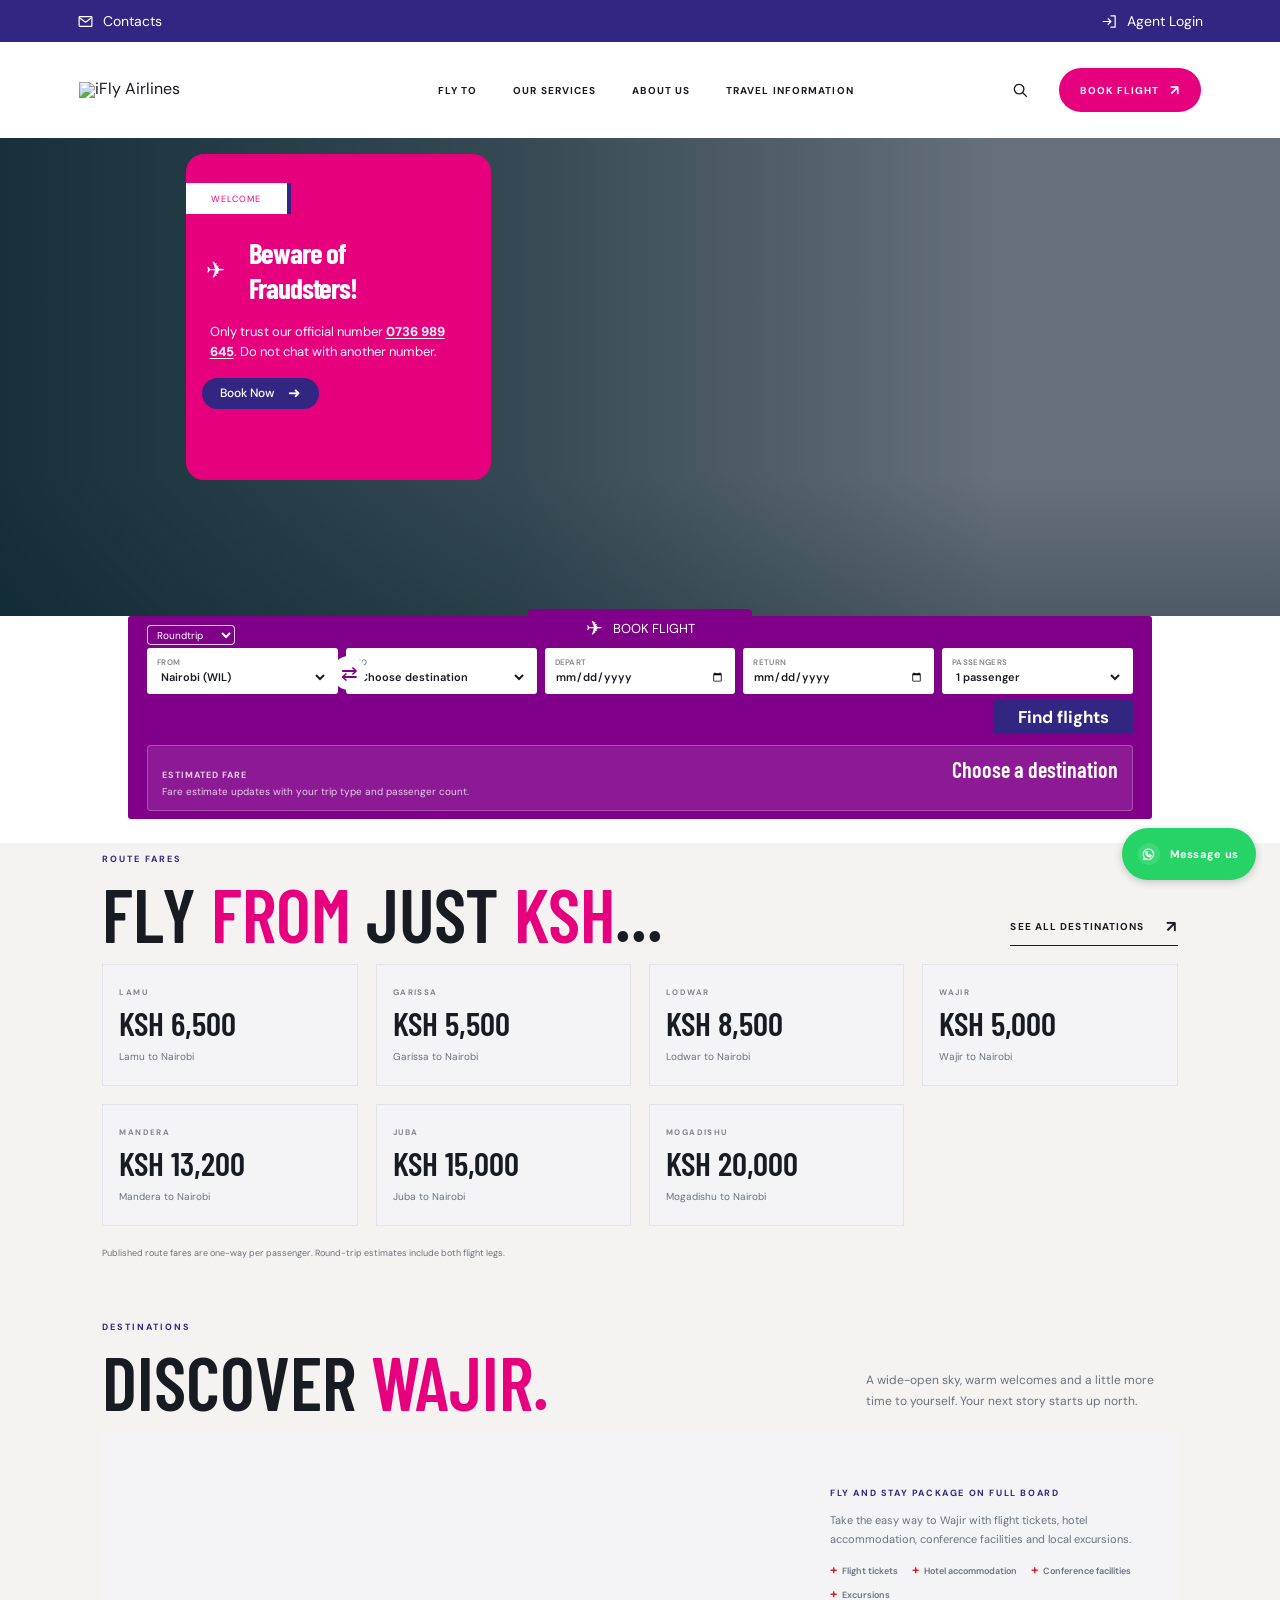
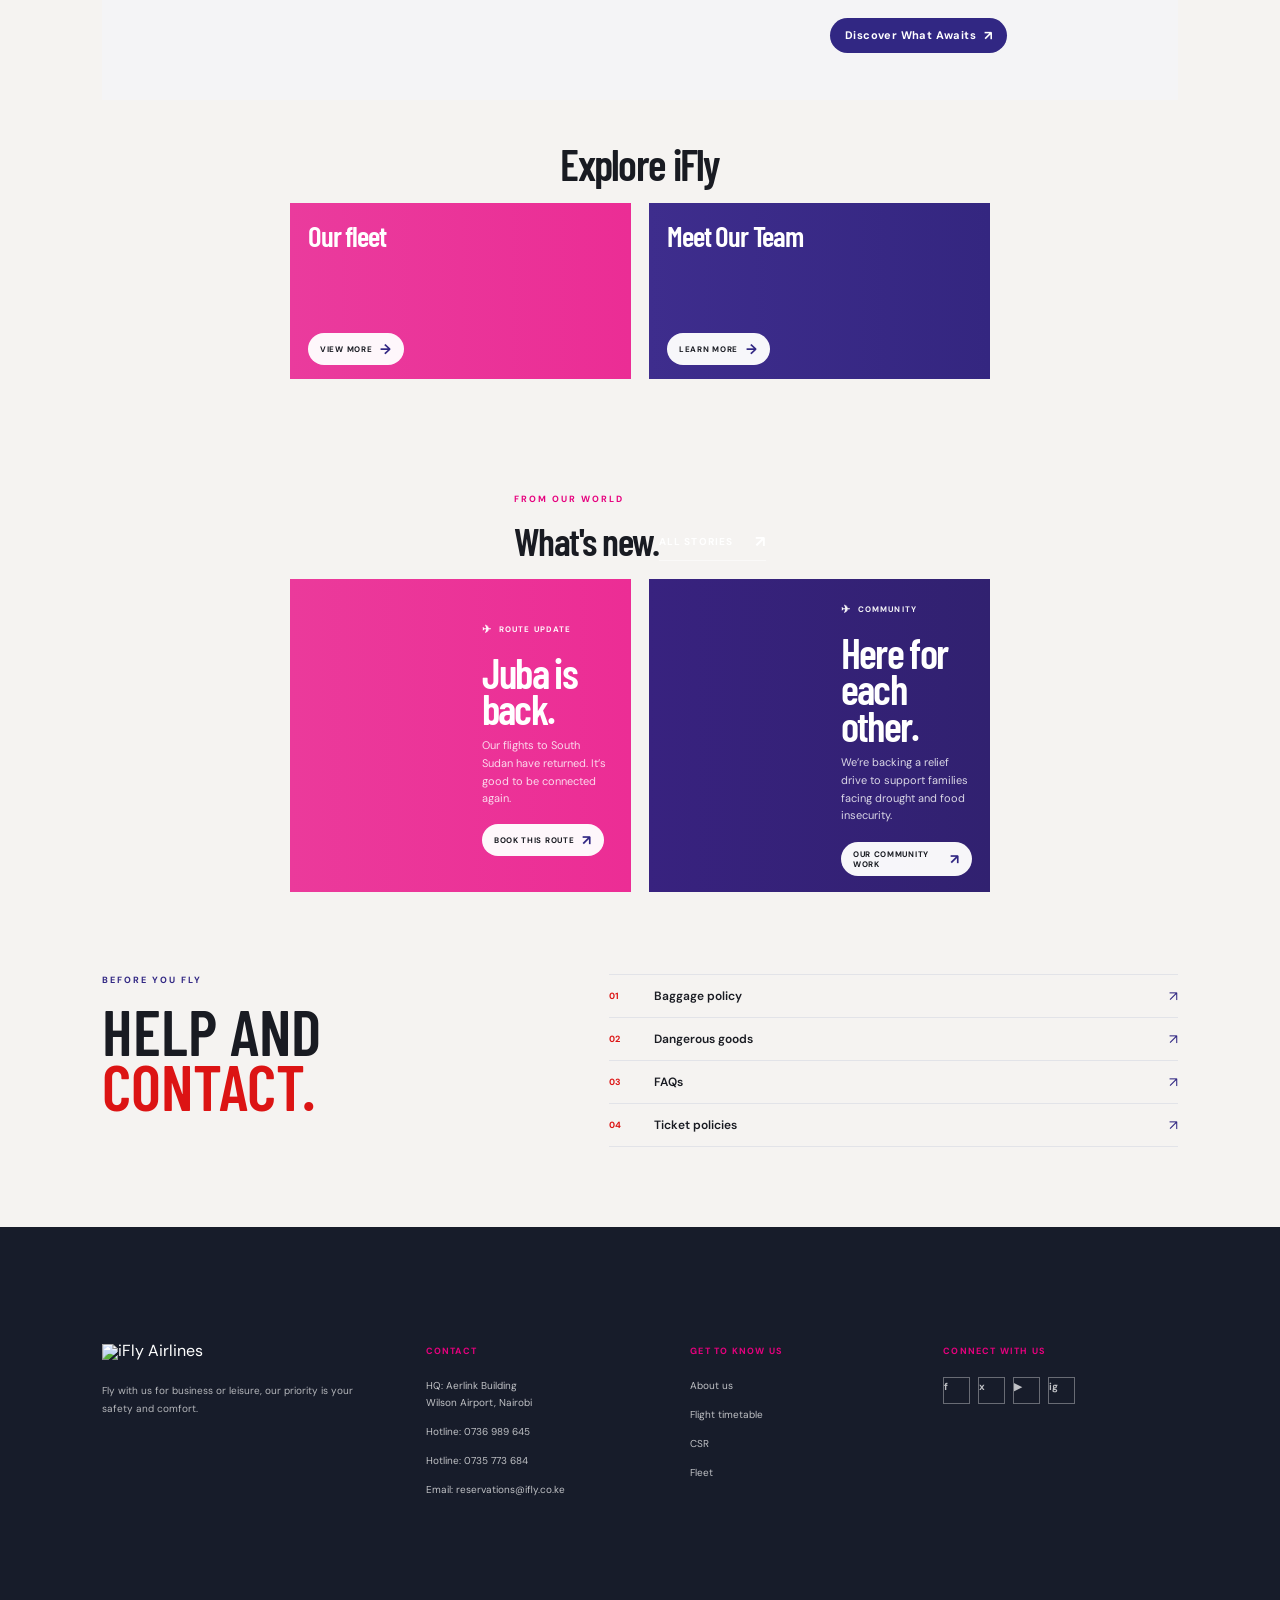
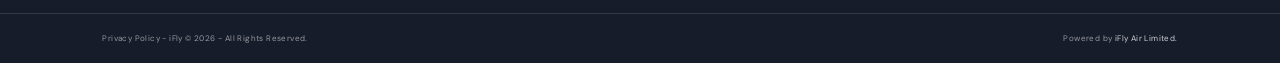
==== index.html @ 8984ae0c "Add seat selection confirmation step Co-authored-by: Copilot <223556219+Copilot@users.noreply.github" ====
<!doctype html>
<html lang="en">
  <head>
    <meta charset="utf-8">
    <meta name="viewport" content="width=device-width, initial-scale=1">
    <meta name="theme-color" content="#312783">
    <meta name="description" content="Fly with iFly Airlines. Find flights across Kenya and beyond, and discover the places waiting at the other end.">
    <title>iFly Airlines | Across Kenya. Beyond.</title>
    <link rel="preconnect" href="https://fonts.googleapis.com">
    <link rel="preconnect" href="https://fonts.gstatic.com" crossorigin>
    <link href="https://fonts.googleapis.com/css2?family=Barlow+Condensed:wght@500;600;700;800&family=DM+Sans:wght@400;500;600;700&display=swap" rel="stylesheet">
    <link rel="stylesheet" href="styles.css">
    <script src="script.js" defer></script>
  </head>
  <body>
    <div class="utility-bar"><div class="utility-inner">
      <a class="utility-link" href="mailto:reservations@ifly.co.ke"><svg viewBox="0 0 24 24" aria-hidden="true"><rect x="3" y="5" width="18" height="14" rx="1"></rect><path d="m4 7 8 6 8-6"></path></svg>Contacts</a>
      <a class="utility-link" href="mailto:reservations@ifly.co.ke?subject=Agent%20access" title="Email reservations about agent access"><svg viewBox="0 0 24 24" aria-hidden="true"><path d="M14 4h6v16h-6M10 16l4-4-4-4M14 12H3"></path></svg>Agent Login</a>
    </div></div>
    <header class="site-header">
      <a class="brand" href="#top" aria-label="iFly home"><img class="brand-logo" src="https://ifly.co.ke/wp-content/uploads/2023/02/iFly-logo.png" alt="iFly Airlines"></a>
      <button class="menu-toggle" type="button" aria-label="Open navigation" aria-expanded="false" aria-controls="main-nav"><span></span><span></span></button>
      <nav class="main-nav" id="main-nav" aria-label="Main navigation">
        <a href="destinations.html">Fly to</a><a href="travel.html">Our services</a><a href="about.html">About us</a><a href="travel.html">Travel information</a>
      </nav>
      <div class="header-actions"><a class="search-link" href="#book" aria-label="Search flights"><svg viewBox="0 0 24 24" aria-hidden="true"><circle cx="10.8" cy="10.8" r="6.4"></circle><path d="m16 16 4.5 4.5"></path></svg></a><a class="header-link" href="#book">Book Flight <span aria-hidden="true">↗</span></a></div>
    </header>

    <main id="top">
      <section class="hero" aria-labelledby="hero-title">
        <div class="hero-photo" role="img" aria-label="iFly aircraft above the clouds"></div><div class="hero-shade"></div>
        <div class="hero-copy"><span class="hero-welcome">Welcome</span><div class="hero-card-content"><div class="hero-headline"><span class="hero-plane" aria-hidden="true">✈</span><h1 id="hero-title">Beware of<br>Fraudsters!</h1></div><div class="hero-alert"><p>Only trust our official number <a href="tel:+254736989645">0736 989 645</a>. Do not chat with another number.</p></div><a class="hero-book" href="wajir.html">Book Now <span aria-hidden="true">➜</span></a></div></div>
        <div class="hero-note"><span class="note-dot"></span> Proudly connecting East Africa</div><span class="hero-index" aria-hidden="true">01 <i></i> 04</span>
      </section>

      <section class="booking-wrap" id="book" aria-label="Find a flight">
        <div class="booking-tab" aria-hidden="true"><span>✈</span> Book Flight</div>
        <form class="booking-panel" id="flight-search">
          <h2 class="visually-hidden">Book a flight</h2>
          <div class="booking-topline">
            <label class="trip-select-label"><span class="visually-hidden">Trip type</span><select name="trip" aria-label="Trip type"><option value="roundtrip" selected>Roundtrip</option><option value="oneway">One-way</option></select></label>
          </div>
          <div class="booking-fields">
            <label class="field field-place"><span>From</span><select name="from" required aria-label="Departure city"><option value="Nairobi (WIL)" selected>Nairobi (WIL)</option><option value="Mombasa (MBA)">Mombasa (MBA)</option><option value="Wajir (WJR)">Wajir (WJR)</option><option value="Lamu (LAU)">Lamu (LAU)</option><option value="Garissa (GAS)">Garissa (GAS)</option><option value="Lodwar (LOK)">Lodwar (LOK)</option><option value="Kisumu (KIS)">Kisumu (KIS)</option><option value="Mandera (NDE)">Mandera (NDE)</option><option value="Mogadishu (MGQ)">Mogadishu (MGQ)</option><option value="Juba (JUB)">Juba (JUB)</option></select></label>
            <button class="swap-button" type="button" aria-label="Swap departure and arrival">⇄</button>
            <label class="field field-place"><span>To</span><select name="to" required aria-label="Arrival city"><option value="" disabled selected>Choose destination</option><option value="Nairobi (WIL)">Nairobi (WIL)</option><option value="Mombasa (MBA)">Mombasa (MBA)</option><option value="Wajir (WJR)">Wajir (WJR)</option><option value="Lamu (LAU)">Lamu (LAU)</option><option value="Garissa (GAS)">Garissa (GAS)</option><option value="Lodwar (LOK)">Lodwar (LOK)</option><option value="Kisumu (KIS)">Kisumu (KIS)</option><option value="Mandera (NDE)">Mandera (NDE)</option><option value="Mogadishu (MGQ)">Mogadishu (MGQ)</option><option value="Juba (JUB)">Juba (JUB)</option></select></label>
            <label class="field field-date"><span>Depart</span><input name="depart" type="date" required aria-label="Departure date"></label>
            <label class="field field-date return-field"><span>Return</span><input name="return" type="date" aria-label="Return date"></label>
            <label class="field field-guests"><span>Passengers</span><select name="passengers" aria-label="Passengers"><option>1 passenger</option><option>2 passengers</option><option>3 passengers</option><option>4 passengers</option><option>5 passengers</option><option>6 passengers</option></select></label>
            <button class="search-button" type="submit">Find flights <span aria-hidden="true">→</span></button>
          </div><p class="booking-message" id="booking-message" aria-live="polite"></p>
          <div class="fare-estimate" aria-live="polite" aria-atomic="true">
            <span class="fare-estimate-label">Estimated fare</span>
            <strong id="fare-estimate-total">Choose a destination</strong>
            <span id="fare-estimate-breakdown">Fare estimate updates with your trip type and passenger count.</span>
          </div>
          <dialog class="seat-selection-dialog" id="seat-selection-dialog" aria-labelledby="seat-selection-title">
            <section class="seat-selection">
              <div class="seat-selection-heading">
                <div>
                  <p class="seat-eyebrow">MAKE IT YOURS</p>
                  <h3 id="seat-selection-title">Choose your seats</h3>
                  <p class="seat-selection-hint" id="seat-selection-hint">Select 1 seat for your passengers.</p>
                </div>
                <span class="seat-flight-mark" aria-hidden="true">✈</span>
              </div>
              <div class="seat-legend" aria-label="Seat availability">
                <span><i class="seat-legend-dot available"></i>Available</span>
                <span><i class="seat-legend-dot reserved"></i>Reserved</span>
                <span><i class="seat-legend-dot selected"></i>Selected</span>
              </div>
              <div class="seat-map" aria-label="Seat map">
                <div class="seat-cockpit"><span aria-hidden="true">✈</span> Cockpit</div>
                <div class="seat-grid" id="seat-grid" aria-label="Choose seats"></div>
              </div>
              <p class="seat-selection-status" id="seat-selection-status" aria-live="polite">Choose seats to match your passenger count.</p>
              <p class="seat-availability-note">Seat availability is subject to confirmation by iFly reservations.</p>
              <div class="seat-selection-actions">
                <button class="seat-back-button" id="seat-selection-back" type="button">Back</button>
                <button class="primary-button" id="seat-selection-confirm" type="button">Confirm seats</button>
              </div>
            </section>
          </dialog>
        </form>
      </section>

      <section class="fare-showcase" aria-label="Route fares">
        <div class="section-heading">
          <div>
            <p class="eyebrow dark-eyebrow">ROUTE FARES</p>
            <h2>Fly <em>from</em> just <em>KSH</em>...</h2>
          </div>
          <a class="text-link" href="destinations.html">See all destinations <span aria-hidden="true">↗</span></a>
        </div>
        <div class="fare-price-grid">
          <article class="fare-price-item">
            <span class="fare-destination">Lamu</span>
            <strong class="fare-amount" data-route-destination="Lamu">KSH 6,500</strong>
            <small>Lamu to Nairobi</small>
          </article>
          <article class="fare-price-item">
            <span class="fare-destination">Garissa</span>
            <strong class="fare-amount" data-route-destination="Garissa">KSH 5,500</strong>
            <small>Garissa to Nairobi</small>
          </article>
          <article class="fare-price-item">
            <span class="fare-destination">Lodwar</span>
            <strong class="fare-amount" data-route-destination="Lodwar">KSH 8,500</strong>
            <small>Lodwar to Nairobi</small>
          </article>
          <article class="fare-price-item">
            <span class="fare-destination">Wajir</span>
            <strong class="fare-amount" data-route-destination="Wajir">KSH 5,000</strong>
            <small>Wajir to Nairobi</small>
          </article>
          <article class="fare-price-item">
            <span class="fare-destination">Mandera</span>
            <strong class="fare-amount" data-route-destination="Mandera">KSH 13,200</strong>
            <small>Mandera to Nairobi</small>
          </article>
          <article class="fare-price-item">
            <span class="fare-destination">Juba</span>
            <strong class="fare-amount" data-route-destination="Juba">KSH 15,000</strong>
            <small>Juba to Nairobi</small>
          </article>
          <article class="fare-price-item">
            <span class="fare-destination">Mogadishu</span>
            <strong class="fare-amount" data-route-destination="Mogadishu">KSH 20,000</strong>
            <small>Mogadishu to Nairobi</small>
          </article>
        </div>
        <p class="fare-note">Published route fares are one-way per passenger. Round-trip estimates include both flight legs.</p>
      </section>

      <section class="destination-section" id="destinations">
        <div class="section-heading"><div><p class="eyebrow dark-eyebrow">DESTINATIONS</p><h2>Discover <em>Wajir.</em></h2></div><p class="section-summary">A wide-open sky, warm welcomes and a little more time to yourself. Your next story starts up north.</p></div>
        <article class="destination-feature"><div class="destination-image" role="img" aria-label="iFly Fly and Stay package for Wajir"></div><div class="destination-copy"><span class="feature-kicker">FLY AND STAY PACKAGE ON FULL BOARD</span><p>Take the easy way to Wajir with flight tickets, hotel accommodation, conference facilities and local excursions.</p><ul class="included-list"><li>Flight tickets</li><li>Hotel accommodation</li><li>Conference facilities</li><li>Excursions</li></ul><a class="round-link" href="wajir.html">Discover What Awaits <span aria-hidden="true">↗</span></a></div></article>
      </section>

      <section class="experiences-section" id="experiences">
        <div class="experience-top"><h2>Explore <em>iFly</em></h2></div>
        <div class="experience-grid">
          <a class="experience-item fleet-item" href="https://ifly.co.ke/about-us/our-fleet/">
            <div class="experience-card-copy">
              <h3>Our fleet</h3>
              <span class="experience-action">View more <span aria-hidden="true">→</span></span>
            </div>
            <div class="experience-photo fleet-photo" role="img" aria-label="iFly aircraft"></div>
          </a>
          <a class="experience-item team-item" href="https://ifly.co.ke/about-us/meet-the-crew/">
            <div class="experience-card-copy">
              <h3>Meet Our Team</h3>
              <span class="experience-action">Learn more <span aria-hidden="true">→</span></span>
            </div>
            <div class="experience-photo team-photo" role="img" aria-label="iFly crew"></div>
          </a>
        </div>
      </section>

      <section class="news-section" id="news"><div class="news-header"><div><p class="eyebrow">FROM OUR WORLD</p><h2>What's <em>new.</em></h2></div><a href="#travel-help" class="text-link light-link">All stories <span aria-hidden="true">↗</span></a></div>
        <div class="news-grid"><article class="news-card news-juba"><div class="news-image" role="img" aria-label="iFly Juba route update"></div><div class="news-card-copy"><span class="news-tag">ROUTE UPDATE</span><h3>Juba is back.</h3><p>Our flights to South Sudan have returned. It’s good to be connected again.</p><a href="https://ifly.co.ke/ifly-destinations/juba/">Book this route <span aria-hidden="true">↗</span></a></div></article>
          <article class="news-card news-community"><div class="community-image" role="img" aria-label="iFly community relief initiative"></div><div class="news-card-copy"><span class="news-tag">COMMUNITY</span><h3>Here for each other.</h3><p>We’re backing a relief drive to support families facing drought and food insecurity.</p><a href="https://ifly.co.ke/csr/">Our community work <span aria-hidden="true">↗</span></a></div></article></div>
      </section>

      <section class="help-section" id="travel-help"><div class="help-heading"><p class="eyebrow dark-eyebrow">BEFORE YOU FLY</p><h2>Help and<br><em>contact.</em></h2></div><div class="help-links"><a href="travel.html#baggage"><span>01</span><strong>Baggage policy</strong><i aria-hidden="true">↗</i></a><a href="travel.html#dangerous-goods"><span>02</span><strong>Dangerous goods</strong><i aria-hidden="true">↗</i></a><a href="travel.html#faqs"><span>03</span><strong>FAQs</strong><i aria-hidden="true">↗</i></a><a href="travel.html#ticket-policies"><span>04</span><strong>Ticket policies</strong><i aria-hidden="true">↗</i></a></div></section>
    </main>

    <footer class="site-footer"><div class="footer-main"><div class="footer-brand-block"><a class="brand footer-brand" href="#top" aria-label="iFly home"><img class="brand-logo" src="https://ifly.co.ke/wp-content/uploads/2023/02/ifly-logo-white-transpernt.png" alt="iFly Airlines"></a><p>Fly with us for business or leisure, our priority is your safety and comfort.</p></div><div class="footer-column"><h2>Contact</h2><p>HQ: Aerlink Building<br>Wilson Airport, Nairobi</p><a href="tel:+254736989645">Hotline: 0736 989 645</a><a href="tel:+254735773684">Hotline: 0735 773 684</a><a href="mailto:reservations@ifly.co.ke">Email: reservations@ifly.co.ke</a></div><div class="footer-column"><h2>Get to know us</h2><a href="about.html">About us</a><a href="schedule.html">Flight timetable</a><a href="https://ifly.co.ke/csr/">CSR</a><a href="https://ifly.co.ke/about-us/our-fleet/">Fleet</a></div><div class="footer-column footer-social-column"><h2>Connect with us</h2><div class="social-links"><a href="https://web.facebook.com/FlyIFlyAir/?locale=eo_EO&_rdc=1&_rdr" aria-label="Facebook">f</a><a href="https://twitter.com/i_FlyAir" aria-label="Twitter">x</a><a href="https://www.youtube.com/@iflyair5484" aria-label="YouTube">▶</a><a href="https://www.instagram.com/ifly_air/?hl=en" aria-label="Instagram">ig</a></div></div></div><div class="footer-bottom" id="footer"><span>Privacy Policy - iFly © 2026 - All Rights Reserved.</span><span>Powered by <a href="https://ifly.co.ke/">iFly Air Limited.</a></span></div></footer>
    <a class="whatsapp-float" href="https://wa.me/254736989645?text=Hello%20iFly%2C%20I%20need%20help%20with%20booking." target="_blank" rel="noreferrer" aria-label="Message iFly on WhatsApp"><span class="wa-icon"><svg viewBox="0 0 24 24" aria-hidden="true"><path d="M20.1 11.7a8.3 8.3 0 0 1-12.3 7.2L4 20l1.1-3.6a8.3 8.3 0 1 1 15-4.7Z"></path><path d="M8.1 7.8c.2-.4.4-.4.7-.4h.5c.2 0 .4.1.5.4l.8 1.8c.1.2.1.4-.1.6l-.6.7c-.2.2-.2.4 0 .6.4.7 1.2 1.5 2.1 1.9.2.1.4.1.6-.1l.8-.9c.2-.2.4-.2.7-.1l1.7.8c.3.1.4.3.4.5 0 .3-.2 1.1-.7 1.5-.5.5-1.2.7-1.9.6-1.1-.2-2.4-.8-3.8-2.1-1.2-1.1-2-2.5-2.2-3.5-.2-.8.1-1.6.5-2.2Z"></path></svg></span><span>Message us</span></a>
    <div class="toast" id="toast" role="status" aria-live="polite"></div>
  </body>
</html>
---- styles.css ----
:root {
  color-scheme: light;
  --ink: #191b22;
  --ink-soft: #69727d;
  --ocean: #312783;
  --mint: #f3f0fb;
  --coral: #dc1414;
  --sun: #e6007e;
  --paper: #fff;
  --white: #fff;
  --rule: #e2e3e8;
  --rule-strong: #d4d6dc;
  --surface: #f4f4f6;
  --surface-alt: #ececf0;
  --surface-quiet: #f8f7fb;
  --text-muted: #69727d;
  --text-soft: #84858a;
  --ink-deep: #191b22;
  --ink-raised: #312783;
  --booking-plum: #81008a;
  --display: "Barlow Condensed", Impact, sans-serif;
  --body: "DM Sans", sans-serif;
}
* { box-sizing: border-box; }
[hidden] { display: none !important; }
.visually-hidden { position: absolute; width: 1px; height: 1px; padding: 0; margin: -1px; overflow: hidden; clip: rect(0,0,0,0); white-space: nowrap; border: 0; }
html { scroll-behavior: smooth; }
body { margin: 0; background: #f5f3f1; color: var(--ink); font-family: var(--body); -webkit-font-smoothing: antialiased; }
button, input, select { font: inherit; }
a { color: inherit; text-decoration: none; }
button, a, select { -webkit-tap-highlight-color: transparent; }
.utility-bar { min-height: 42px; color: var(--white); background: var(--ocean); }
.utility-inner { width: min(1180px,88%); min-height: 42px; margin: 0 auto; display: flex; justify-content: space-between; align-items: center; }
.utility-link { display: inline-flex; align-items: center; gap: 9px; color: var(--white); font-size: 14px; }
.utility-link svg { width: 17px; height: 17px; fill: none; stroke: currentColor; stroke-linecap: round; stroke-linejoin: round; stroke-width: 1.7; }
.site-header { height: 96px; padding: 0 6.2%; display: flex; align-items: center; justify-content: space-between; background: var(--paper); position: relative; z-index: 5; }
.brand { width: 184px; flex: 0 0 auto; display: inline-flex; flex-direction: column; align-items: flex-start; line-height: .82; }
.brand-logo { display: block; width: 100%; height: auto; }
.brand-mark { font-family: var(--display); font-size: 43px; font-weight: 800; letter-spacing: 0; color: var(--ink); }
.brand-mark span { color: var(--coral); }
.brand-caption { margin-top: 6px; font-size: 8px; line-height: 1; font-weight: 700; letter-spacing: 2.5px; color: var(--ocean); }
.main-nav { display: flex; align-items: center; gap: clamp(22px, 2.8vw, 42px); margin-left: 4%; }
.main-nav a, .header-link { text-transform: uppercase; letter-spacing: 1.1px; font-size: 10px; font-weight: 700; transition: color .18s ease; }
.main-nav a:hover, .header-link:hover { color: var(--ocean); }
.header-actions { display: flex; align-items: center; gap: 27px; margin-left: 25px; }
.search-link { width: 24px; height: 34px; display: grid; place-items: center; color: var(--ink); }
.search-link svg { width: 18px; height: 18px; fill: none; stroke: currentColor; stroke-linecap: round; stroke-width: 1.8; }
.search-link:hover { color: var(--ocean); }
.header-link { min-height: 44px; padding: 0 21px; display: inline-flex; align-items: center; justify-content: center; gap: 10px; border-radius: 24px; color: var(--white); background: var(--sun); }
.header-link:hover { color: var(--white); background: var(--coral); }
.header-link span { font-size: 14px; }
.menu-toggle { display: none; }
.hero { height: 527px; min-height: 527px; position: relative; overflow: hidden; color: var(--white); background: var(--ink-soft); }
.hero-photo { position: absolute; inset: 0; background-image: url("https://ifly.co.ke/wp-content/uploads/2026/03/Website-landing-page-new-banner1.png"); background-size: cover; background-position: center 55%; transform: scale(1.025); animation: arrive 1.3s ease-out both; }
.hero-shade { position: absolute; inset: 0; background: linear-gradient(90deg, rgba(5,34,44,.82) 0%, rgba(7,37,47,.53) 40%, rgba(7,37,47,.02) 78%), linear-gradient(0deg, rgba(5,32,41,.35), transparent 36%); }
.hero-copy { position: absolute; top: 16px; left: 14.5vw; width: 305px; height: 326px; overflow: hidden; border-radius: 18px; color: var(--white); background: var(--sun); }
.hero-welcome { position: absolute; top: 29px; left: 0; width: 105px; height: 31px; display: grid; place-items: center; border-right: 4px solid var(--ocean); color: var(--sun); background: var(--white); font-size: 9px; letter-spacing: 1px; text-transform: uppercase; }
.hero-card-content { padding: 82px 20px 18px; }
.hero-headline { display: flex; align-items: center; gap: 15px; }
.hero-plane { flex: 0 0 28px; color: var(--white); font-size: 23px; line-height: 1; }
.eyebrow { margin: 0 0 17px; color: var(--sun); font-size: 9px; font-weight: 700; letter-spacing: 2px; }
.eyebrow-line { display: inline-block; width: 29px; height: 1px; margin: 0 10px 3px 0; background: currentColor; }
h1, h2, h3, p { margin-top: 0; }
.hero h1 { margin: 0; color: var(--white); font: 700 29px/1.2 var(--display); letter-spacing: -.04em; }
.hero h1 em, .section-heading h2 em, .experience-top h2 em, .news-header h2 em, .help-heading h2 em { color: var(--sun); font-style: normal; }
.hero-intro { max-width: 310px; margin: 26px 0; color: rgba(255,255,255,.9); font-size: 14px; line-height: 1.7; }
.hero-alert { max-width: 100%; margin: 16px 0 16px; padding: 0 4px; color: var(--white); background: transparent; }
.hero-alert p { margin: 0; color: rgba(255,255,255,.98); font-size: 13px; line-height: 1.55; }
.hero-alert strong { color: var(--white); }
.hero-alert a { color: var(--white); font-weight: 700; text-decoration: underline; text-underline-offset: 2px; }
.hero-book { display: inline-flex; align-items: center; gap: 14px; min-height: 31px; margin-left: -4px; padding: 0 18px; border-radius: 24px; color: var(--white); background: var(--ocean); font-size: 12px; font-weight: 500; transition: background .2s ease; }
.hero-book:hover { background: var(--ink); }
.hero-book span { font-size: 15px; }
.text-link { display: inline-flex; align-items: center; gap: 22px; padding: 0 0 8px; border-bottom: 1px solid; font-size: 10px; font-weight: 700; letter-spacing: 1.1px; text-transform: uppercase; }
.text-link span { font-size: 16px; transition: transform .2s ease; }
.text-link:hover span { transform: translate(3px,-3px); }
.light-link { color: var(--white); border-color: rgba(255,255,255,.55); }
.hero-note { position: absolute; bottom: 34px; left: 6.2%; display: flex; align-items: center; gap: 9px; font-size: 10px; letter-spacing: .6px; color: rgba(255,255,255,.86); }
.note-dot { width: 7px; height: 7px; border-radius: 50%; background: var(--sun); }
.hero-index { position: absolute; right: 6.2%; bottom: 33px; display: flex; align-items: center; gap: 10px; font-size: 9px; letter-spacing: 1px; }
.hero-index i { width: 40px; height: 1px; background: rgba(255,255,255,.55); }
.booking-wrap { position: relative; z-index: 2; width: 100%; min-height: 220px; height: auto; margin: -80px auto 0; padding: 0 0 24px; background: var(--paper); }
.booking-tab { position: absolute; z-index: 1; top: -7px; left: 50vw; width: 224px; height: 38px; transform: translateX(-50%); border-radius: 4px 4px 0 0; display: flex; align-items: center; justify-content: center; gap: 10px; color: var(--white); background: var(--booking-plum); font-size: 13px; text-transform: uppercase; }
.booking-tab span { font-size: 20px; }
.booking-panel { position: relative; width: min(1024px,90vw); min-height: 126px; margin: 31px 0 0 calc((100vw - min(1024px,90vw))/2); padding: 8px 19px; border-radius: 3px; background: var(--booking-plum); }
.booking-topline { height: 20px; margin-bottom: 4px; display: flex; align-items: center; justify-content: flex-start; }
.trip-select-label select { width: 88px; height: 20px; padding: 0 5px; border: 1px solid rgba(255,255,255,.8); border-radius: 4px; color: var(--white); background: var(--booking-plum); font-size: 10px; }
.trip-select-label option { color: var(--ink); background: var(--white); }
.booking-heading { display: flex; align-items: center; gap: 12px; }
.booking-heading h2 { margin: 0; font: 600 25px/1 var(--display); text-transform: uppercase; letter-spacing: .3px; }
.plane-icon { color: var(--coral); font-size: 18px; }
.trip-toggle { padding: 0; margin: 0; border: 0; display: flex; gap: 4px; }
.trip-toggle label { cursor: pointer; }
.trip-toggle input { position: absolute; opacity: 0; pointer-events: none; }
.trip-toggle span { display: block; padding: 9px 13px; color: var(--text-muted); font-size: 10px; font-weight: 700; border: 1px solid transparent; }
.trip-toggle input:checked + span { color: var(--ink); border-color: var(--rule); background: var(--surface-quiet); }
.trip-toggle input:focus-visible + span { outline: 2px solid var(--ocean); }
.booking-fields { position: relative; display: grid; grid-template-columns: repeat(5,minmax(0,1fr)); grid-template-rows: 46px 34px; gap: 6px 8px; align-items: stretch; border: 0; min-height: 0; }
.field { display: flex; flex-direction: column; justify-content: center; min-width: 0; padding: 4px 10px; border: 0; border-radius: 3px; background: var(--white); }
.field span { margin-bottom: 2px; color: var(--text-soft); font-size: 8px; font-weight: 600; letter-spacing: .3px; text-transform: uppercase; }
.field select, .field input { width: 100%; min-width: 0; padding: 0; border: 0; outline: 0; color: var(--ink); background: transparent; font-size: 11px; font-weight: 600; }
.field input[type="date"] { color-scheme: light; }
.field select:focus-visible, .field input:focus-visible { outline: 1px solid var(--ocean); outline-offset: 2px; }
.swap-button { position: absolute; z-index: 1; top: 8px; left: 20.5%; width: 34px; height: 34px; padding: 0; transform: translateX(-50%); border: 4px solid var(--white); border-radius: 50%; color: var(--booking-plum); background: var(--white); cursor: pointer; font-size: 20px; line-height: 1; transition: transform .2s ease,background .2s ease; }
.swap-button:hover { transform: rotate(180deg); background: var(--mint); }
.booking-fields > label:nth-of-type(1) { grid-column: 1; grid-row: 1; }
.booking-fields > label:nth-of-type(2) { grid-column: 2; grid-row: 1; }
.booking-fields > label:nth-of-type(3) { grid-column: 3; grid-row: 1; }
.booking-fields > label:nth-of-type(4) { grid-column: 4; grid-row: 1; }
.booking-fields > label:nth-of-type(5) { grid-column: 5; grid-row: 1; }
.search-button { grid-column: 5; grid-row: 2; justify-self: end; width: 139px; min-width: 0; min-height: 34px; padding: 0 10px; border: 0; border-radius: 3px; color: var(--white); background: var(--ocean); cursor: pointer; font-size: 17px; font-weight: 700; letter-spacing: 0; text-transform: none; transition: background .2s ease; }
.search-button:hover { background: var(--ink); }
.search-button span { display: none; }
.booking-message { min-height: 0; margin: 0; color: var(--ocean); font-size: 12px; }
.booking-message:not(:empty) { padding-top: 12px; }
.fare-estimate { margin: 11px 0 0; padding: 12px 14px; display: grid; grid-template-columns: auto 1fr; align-items: baseline; gap: 4px 12px; border: 1px solid rgba(255,255,255,.24); border-radius: 4px; color: var(--white); background: rgba(255,255,255,.1); }
.fare-estimate-label { color: rgba(255,255,255,.78); font-size: 9px; font-weight: 700; letter-spacing: 1px; text-transform: uppercase; }
.fare-estimate strong { justify-self: end; font: 600 22px/1 var(--display); }
.fare-estimate > span:last-child { grid-column: 1 / -1; color: rgba(255,255,255,.78); font-size: 10px; }
.seat-selection-dialog { width: min(680px,calc(100% - 32px)); max-height: min(90vh,850px); padding: 0; overflow-y: auto; border: 0; border-radius: 18px; background: transparent; }
.seat-selection-dialog::backdrop { background: rgba(17,24,39,.68); }
.seat-selection { margin: 18px 0 8px; padding: 22px; border: 1px solid #d2e7fa; border-radius: 18px; color: var(--ink); background: linear-gradient(145deg,#f4faff,#e9f5ff); box-shadow: 0 12px 28px rgba(20,76,125,.1); }
.seat-selection-dialog .seat-selection { margin: 0; box-shadow: 0 20px 60px rgba(0,0,0,.2); }
.seat-selection-heading { min-height: 90px; padding: 16px 20px; display: flex; align-items: center; justify-content: space-between; gap: 16px; border: 1px solid #d5eaff; border-radius: 14px; background: linear-gradient(110deg,#deefff,#f8fcff); }
.seat-eyebrow { margin: 0 0 5px; color: #15558f; font-size: 9px; font-weight: 700; letter-spacing: 1.6px; }
.seat-selection-heading h3 { margin: 0; color: #123b71; font: 700 27px/1 var(--display); text-transform: uppercase; }
.seat-selection-hint { margin: 7px 0 0; color: #425979; font-size: 11px; }
.seat-flight-mark { width: 54px; height: 54px; flex: 0 0 54px; display: grid; place-items: center; border-left: 2px solid #1685df; color: #15558f; font-size: 25px; }
.seat-legend { min-height: 52px; display: flex; flex-wrap: wrap; justify-content: center; gap: 14px 30px; margin: 10px 0; color: #123b71; font-size: 11px; font-weight: 700; }
.seat-legend span { display: inline-flex; align-items: center; gap: 8px; }
.seat-legend-dot { width: 22px; height: 22px; border-radius: 6px; background: #08a94e; box-shadow: inset 0 -2px 0 rgba(0,0,0,.1); }
.seat-legend-dot.reserved { background: #c8d8eb; }
.seat-legend-dot.selected { background: #e6a126; }
.seat-map { padding: 14px; border: 1px solid #c8e5ff; border-radius: 20px; background: rgba(255,255,255,.9); }
.seat-cockpit { min-height: 58px; margin-bottom: 12px; position: relative; display: flex; align-items: center; justify-content: center; gap: 12px; border-radius: 16px; color: #fff; background: linear-gradient(100deg,#15558f,#0e477f); box-shadow: inset 0 -3px 0 rgba(0,0,0,.12); font-size: 15px; font-weight: 700; }
.seat-cockpit::before, .seat-cockpit::after { content: ""; width: 23%; height: 2px; border-radius: 2px; background: rgba(255,255,255,.75); }
.seat-cockpit span { font-size: 21px; }
.seat-grid { display: grid; grid-template-columns: 40px repeat(4,minmax(0,1fr)); gap: 9px 12px; align-items: stretch; }
.seat-grid-corner { min-height: 28px; }
.seat-column-heading { display: grid; place-items: center; color: #123b71; font-weight: 700; }
.seat-row-heading { min-height: 64px; display: grid; place-items: center; border-radius: 9px; color: #123b71; background: #e2f2ff; font-size: 15px; font-weight: 700; }
.seat-button { min-width: 0; min-height: 64px; padding: 6px 4px; border: 0; border-radius: 12px; display: flex; flex-direction: column; align-items: center; justify-content: center; gap: 1px; color: #fff; background: linear-gradient(145deg,#12b956,#079d46); box-shadow: inset 0 -3px 0 rgba(0,0,0,.1); cursor: pointer; font-size: 12px; font-weight: 700; transition: background .15s ease,transform .15s ease,box-shadow .15s ease; }
.seat-button:not(:disabled):hover { transform: translateY(-1px); background: #07883f; }
.seat-button.selected { color: #fff; background: linear-gradient(145deg,#f3b543,#dc941b); box-shadow: inset 0 -3px 0 rgba(0,0,0,.12),0 0 0 2px rgba(230,161,38,.22); }
.seat-button.reserved, .seat-button:disabled { color: #315677; background: linear-gradient(145deg,#d2e0ef,#bfd2e8); box-shadow: inset 0 -3px 0 rgba(40,76,115,.08); cursor: not-allowed; }
.seat-person { width: 21px; height: 21px; fill: none; stroke: currentColor; stroke-linecap: round; stroke-linejoin: round; stroke-width: 2.2; }
.seat-button:focus-visible { outline: 3px solid #e6a126; outline-offset: 2px; }
.seat-selection-status { min-height: 17px; margin: 14px 0 0; color: #123b71; font-size: 12px; font-weight: 700; }
.seat-availability-note { margin: 6px 0 0; color: #5c6e82; font-size: 9px; }
.seat-selection-actions { display: flex; justify-content: flex-end; gap: 10px; margin-top: 18px; }
.seat-back-button { min-height: 44px; padding: 0 22px; border: 1px solid #b8c9da; border-radius: 999px; color: #123b71; background: transparent; font-size: 12px; font-weight: 700; text-transform: uppercase; cursor: pointer; }
.seat-back-button:hover { background: rgba(255,255,255,.7); }
.safety-strip { width: min(1130px,88%); min-height: 72px; margin: 0 auto; padding: 15px 0; display: flex; align-items: center; gap: 14px; border-bottom: 1px solid var(--rule); }
.safety-icon { flex: 0 0 21px; width: 21px; height: 21px; border: 1px solid var(--coral); border-radius: 50%; color: var(--coral); display: grid; place-items: center; font-size: 12px; font-weight: 700; }
.safety-strip p { margin: 0; flex: 1; color: var(--text-muted); font-size: 10px; line-height: 1.6; }
.safety-strip strong { color: var(--ink); }
.safety-strip p a { color: var(--ocean); font-weight: 700; text-decoration: underline; text-underline-offset: 2px; }
.safety-more { white-space: nowrap; color: var(--ocean); font-size: 9px; font-weight: 700; letter-spacing: .7px; text-transform: uppercase; }
.safety-more span { margin-left: 5px; font-size: 13px; }
.destination-section, .experiences-section, .help-section, .fare-showcase { width: min(1120px,84%); margin: 0 auto; }
.destination-section { padding: 42px 0; }
.fare-showcase { padding: 10px 0 18px; }
.section-heading { display: flex; justify-content: space-between; align-items: end; gap: 40px; margin-bottom: 18px; }
.dark-eyebrow { color: var(--ocean); }
.section-heading h2, .experience-top h2, .help-heading h2 { margin: 0; font: 600 clamp(45px,5.8vw,76px)/.86 var(--display); text-transform: uppercase; }
.section-heading h2 em, .experience-top h2 em, .help-heading h2 em { color: var(--sun); }
.section-summary { max-width: 290px; margin: 0 2% 2px 0; color: var(--text-muted); font-size: 12px; line-height: 1.75; }
.fare-price-grid { display: grid; grid-template-columns: repeat(4,minmax(0,1fr)); gap: 18px; }
.fare-price-item { display: flex; flex-direction: column; gap: 10px; padding: 22px 16px; background: var(--surface); border: 1px solid var(--rule); }
.fare-destination { font-size: 8px; font-weight: 700; letter-spacing: 1.4px; text-transform: uppercase; color: var(--text-soft); }
.fare-amount { font: 600 clamp(24px,2.6vw,36px)/1 var(--display); color: var(--ink); }
.fare-price-item small { color: var(--text-muted); font-size: 10px; }
@media (max-width: 980px) {
  .fare-price-grid { grid-template-columns: repeat(2,minmax(0,1fr)); }
}
@media (max-width: 560px) {
  .fare-price-grid { grid-template-columns: 1fr; }
  .fare-showcase .section-heading { display: block; margin-bottom: 14px; }
  .fare-showcase .section-heading h2 { font-size: 38px; }
  .fare-showcase .text-link { margin-top: 10px; }
}
.destination-feature { min-height: 268px; display: grid; grid-template-columns: 1.32fr .68fr; position: relative; overflow: hidden; background: var(--surface); border-radius: 0; }
.destination-image { background: url("https://ifly.co.ke/wp-content/uploads/2026/03/Fly-and-Stay-Web-banner-scaled.png") center 54%/cover; min-height: 268px; }
.destination-copy { padding: 18px 18px 16px 18px; align-self: center; }
.feature-kicker { color: var(--ocean); font-size: 9px; font-weight: 700; letter-spacing: 1.6px; }
.destination-copy > p { max-width: 310px; margin: 10px 0 12px; color: var(--text-muted); font-size: 11px; line-height: 1.7; }
.included-list { display: flex; flex-wrap: wrap; gap: 7px 14px; padding: 0; margin: 0 0 16px; list-style: none; }
.included-list li { color: var(--ink-soft); font-size: 9px; font-weight: 600; }
.included-list li::before { content: "+"; margin-right: 5px; color: var(--coral); font-size: 13px; }
.round-link { display: inline-flex; align-items: center; justify-content: center; gap: 8px; min-width: 170px; padding: 9px 15px; margin-left: 0; border-radius: 999px; color: var(--white); background: var(--ocean); font-size: 11px; font-weight: 700; letter-spacing: .4px; text-transform: none; transition: background .2s ease; }
.round-link:hover { background: var(--ink); }
.round-link span { font-size: 13px; }
.destination-stamp { position: absolute; top: 23px; left: 23px; width: 65px; height: 65px; border-radius: 50%; display: grid; place-content: center; text-align: center; color: var(--ink); background: var(--sun); font: 700 12px/1.05 var(--display); letter-spacing: .5px; transform: rotate(-11deg); }
.experiences-section { padding: 0 0 60px; }
.experience-top { display: flex; justify-content: center; margin-bottom: 18px; }
.experience-top h2 { margin: 0; font: 600 clamp(42px,3.4vw,58px)/1 var(--display); text-transform: none; letter-spacing: -.04em; color: var(--ink); }
.experience-top h2 em { color: var(--ink); font-style: normal; }
.dark-link { color: var(--ink); border-color: var(--ink); }
.experience-grid { width: min(700px, 76%); margin: 0 auto; display: grid; grid-template-columns: 1fr 1fr; gap: 18px; }
.experience-item { display: grid; grid-template-columns: 1fr .9fr; min-height: 176px; overflow: hidden; text-decoration: none; }
.fleet-item { background: linear-gradient(90deg, #ea3b9d 0%, #eb2d95 100%); }
.team-item { background: linear-gradient(90deg, #3e2d8d 0%, #342680 100%); }
.experience-card-copy { position: relative; z-index: 1; display: flex; flex-direction: column; justify-content: space-between; padding: 18px 16px 14px 18px; }
.experience-item h3 { margin: 0; color: var(--white); font: 600 29px/1.05 var(--display); text-transform: none; letter-spacing: -.04em; }
.experience-action { display: inline-flex; align-items: center; justify-content: center; align-self: flex-start; gap: 8px; min-height: 30px; padding: 7px 12px; border-radius: 999px; background: rgba(255,255,255,.96); color: var(--ink); font-size: 8px; font-weight: 700; letter-spacing: .7px; text-transform: uppercase; }
.experience-action span { color: var(--ocean); font-size: 14px; }
.experience-photo { min-height: 176px; background-size: cover; background-position: center; }
.fleet-photo { background-image: url("https://ifly.co.ke/wp-content/uploads/2023/02/IMG_0850.jpg"); }
.team-photo { background-image: url("https://ifly.co.ke/wp-content/uploads/2023/03/PHOTO-2023-02-28-11-22-04.jpg"); }
.experience-item p { margin: 0; color: var(--text-muted); font-size: 10px; line-height: 1.6; }
.quote-panel { position: relative; padding: 29px; display: flex; flex-direction: column; justify-content: center; min-height: 350px; overflow: hidden; color: var(--white); background: var(--ocean); }
.quote-panel::after { content: ""; position: absolute; right: -40px; bottom: -70px; width: 210px; height: 210px; border: 1px solid rgba(255,255,255,.27); border-radius: 50%; box-shadow: 0 0 0 20px rgba(255,255,255,.04),0 0 0 40px rgba(255,255,255,.04); }
.quote-mark { color: var(--sun); font: 700 70px/.6 var(--display); }
.quote-panel p { z-index: 1; max-width: 230px; margin: 18px 0 22px; font: 600 37px/.95 var(--display); text-transform: uppercase; }
.quote-caption { z-index: 1; color: var(--mint); font-size: 8px; font-weight: 700; letter-spacing: 1.5px; }
.quote-route { position: absolute; z-index: 1; right: 22px; bottom: 21px; font-size: 8px; letter-spacing: 1px; }
.quote-route i { margin: 0 7px; color: var(--sun); font-style: normal; }
.details-page { padding: 32px 0 80px; background: linear-gradient(180deg, #f7f4f2 0%, #ffffff 100%); }
.details-shell { width: min(980px, 88%); margin: 0 auto; }
.details-hero { padding: 12px 0 0; }
.details-hero .details-shell { display: grid; grid-template-columns: minmax(0, 1.5fr) minmax(230px, .8fr); align-items: end; gap: 28px; }
.details-copy { max-width: 600px; }
.details-shell .details-copy h1 { margin: 0; color: var(--ink); font: 700 46px/1 var(--display); letter-spacing: -.05em; text-transform: none; }
.details-intro { max-width: 570px; margin: 12px 0 0; color: var(--text-muted); font-size: 14px; line-height: 1.7; }
.details-summary { width: min(320px, 100%); margin-left: auto; padding: 22px 20px; border: 1px solid var(--rule); border-radius: 16px; background: rgba(255,255,255,.7); box-shadow: 0 8px 20px rgba(25,27,34,.04); }
.summary-label { margin: 0 0 14px; color: var(--ocean); font-size: 9px; font-weight: 700; letter-spacing: 1.8px; text-transform: uppercase; }
.details-summary ul { margin: 0; padding: 0; list-style: none; }
.details-summary li { display: flex; justify-content: space-between; gap: 16px; padding: 10px 0; border-bottom: 1px solid var(--rule); color: var(--text-muted); font-size: 11px; }
.details-summary li:last-child { border-bottom: 0; }
.details-summary strong { color: var(--ink); font-weight: 700; }
.details-form-wrap { margin-top: 28px; display: block; }
.details-form { width: 100%; padding: 28px 26px; border: 1px solid var(--rule); border-radius: 18px; background: var(--white); box-shadow: 0 12px 28px rgba(25,27,34,.05); }
.field-row { display: grid; grid-template-columns: repeat(2, minmax(0, 1fr)); gap: 18px; margin-bottom: 18px; }
.details-form label { display: flex; flex-direction: column; gap: 8px; color: var(--ink); font-size: 12px; font-weight: 700; }
.details-form label span { color: var(--text-soft); font-size: 10px; font-weight: 700; letter-spacing: .3px; text-transform: uppercase; }
.details-form input, .details-form textarea { width: 100%; padding: 12px 14px; border: 1px solid var(--rule-strong); border-radius: 10px; background: var(--paper); color: var(--ink); font: inherit; }
.details-form textarea { resize: vertical; min-height: 120px; }
.booking-validation-message { margin: 0; color: #b42318; font-size: 12px; }
.single-wide { grid-column: 1 / -1; }
.details-actions { margin-top: 12px; display: flex; justify-content: flex-end; }
.primary-button { min-height: 44px; padding: 0 22px; border: 0; border-radius: 999px; color: var(--white); background: var(--ocean); font-size: 12px; font-weight: 700; letter-spacing: .8px; text-transform: uppercase; cursor: pointer; }
.primary-button:hover { background: var(--ink); }
@media (max-width: 760px) {
  .details-hero .details-shell { grid-template-columns: 1fr; }
  .details-summary { margin: 0; }
  .field-row { grid-template-columns: 1fr; }
  .details-actions { justify-content: stretch; }
  .primary-button { width: 100%; }
}
.news-section { padding: 54px 8% 52px; color: var(--white); background: transparent; }
.news-header { width: min(700px,100%); margin: 0 auto 18px; display: flex; justify-content: center; align-items: end; }
.news-header h2 { margin: 0; font: 600 clamp(38px,3vw,52px)/1 var(--display); text-transform: none; letter-spacing: -.04em; color: var(--ink); }
.news-header h2 em { color: var(--ink); font-style: normal; }
.news-grid { width: min(700px,100%); margin: 0 auto; display: grid; grid-template-columns: 1fr 1fr; gap: 18px; }
.news-card { display: grid; grid-template-columns: 1.04fr 1fr; min-height: 190px; overflow: hidden; }
.news-juba { background: linear-gradient(90deg, #eb3a9b 0%, #ec2d95 100%); }
.news-community { background: linear-gradient(90deg, #38227f 0%, #312170 100%); }
.news-image { min-height: 190px; background-position: center; background-size: cover; }
.community-image { background-position: center; background-size: cover; }
.news-card-copy { padding: 18px 18px 16px 18px; align-self: center; }
.news-tag { display: inline-flex; align-items: center; gap: 7px; color: rgba(255,255,255,.96); font-size: 8px; font-weight: 700; letter-spacing: 1.1px; text-transform: uppercase; }
.news-tag::before { content: "✈"; font-size: 11px; }
.news-card-copy h3 { margin: 16px 0 10px; font: 600 42px/.88 var(--display); text-transform: none; letter-spacing: -.04em; color: var(--white); }
.news-card-copy p { margin: 0 0 16px; color: rgba(255,255,255,.82); font-size: 11px; line-height: 1.6; max-width: 220px; }
.news-card-copy a { display: inline-flex; align-items: center; justify-content: center; gap: 8px; min-height: 30px; padding: 7px 12px; border-radius: 999px; background: rgba(255,255,255,.96); color: var(--ink); font-size: 8px; font-weight: 700; letter-spacing: .7px; text-transform: uppercase; }
.news-card-copy a span { color: var(--ocean); font-size: 14px; }
.help-section { padding: 30px 0; margin-bottom: 50px; display: grid; grid-template-columns: .85fr 1.15fr; gap: 8%; }
.help-heading h2 { font-size: clamp(46px,5vw,68px); }
.help-heading h2 em { color: var(--coral); }
.help-heading > p:last-child { margin: 19px 0 0; color: var(--text-muted); font-size: 11px; }
.help-links { border-top: 1px solid var(--rule); }
.help-links a { min-height: 43px; display: grid; grid-template-columns: 45px 1fr 24px; align-items: center; border-bottom: 1px solid var(--rule); transition: padding .2s ease,color .2s ease; }
.help-links a:hover { padding: 0 8px; color: var(--ocean); }
.help-links span { color: var(--coral); font-size: 9px; font-weight: 700; }
.help-links strong { font-size: 12px; font-weight: 600; }
.help-links i { justify-self: end; color: var(--ocean); font-size: 14px; font-style: normal; }
.site-footer { color: var(--white); background: #171c2a; }
.footer-main { width: min(1120px,84%); margin: 0 auto; padding: 113px 0 103px; display: grid; grid-template-columns: 1.15fr .9fr .85fr 1fr; gap: 5%; }
.footer-brand { width: 180px; }
.footer-brand-block > p { margin: 21px 0; color: rgba(255,255,255,.68); font-size: 10px; line-height: 1.8; }
.social-links { display: flex; gap: 8px; }
.social-links a { width: 27px; height: 27px; border: 1px solid rgba(255,255,255,.35); display: grid; place-items: center; font-size: 9px; font-weight: 700; transition: background .2s ease; }
.social-links a:hover { background: var(--ocean); }
.footer-column h2 { margin: 5px 0 20px; color: var(--sun); font-size: 9px; letter-spacing: 1.2px; text-transform: uppercase; }
.footer-column p, .footer-column a { display: block; margin: 0 0 12px; color: rgba(255,255,255,.73); font-size: 10px; line-height: 1.7; }
.footer-column a:hover { color: var(--sun); }
.footer-callout { padding-left: 23px; border-left: 1px solid rgba(255,255,255,.2); }
.footer-callout > span { color: var(--sun); font-size: 8px; font-weight: 700; letter-spacing: 1.2px; }
.footer-callout h2 { margin: 15px 0 18px; font: 600 37px/.88 var(--display); text-transform: uppercase; }
.footer-book { display: inline-flex; gap: 19px; padding-bottom: 7px; border-bottom: 1px solid rgba(255,255,255,.48); font-size: 9px; font-weight: 700; letter-spacing: 1px; text-transform: uppercase; }
.footer-book span { color: var(--sun); font-size: 14px; }
.footer-bottom { min-height: 50px; padding: 0 8%; display: flex; align-items: center; justify-content: space-between; border-top: 1px solid rgba(255,255,255,.13); color: rgba(255,255,255,.55); font-size: 8px; letter-spacing: .4px; }
.footer-bottom a { color: rgba(255,255,255,.8); }
.toast { position: fixed; z-index: 10; right: 24px; bottom: 24px; max-width: min(380px,calc(100vw - 32px)); padding: 16px 20px; color: var(--white); background: var(--ink); box-shadow: 0 8px 28px rgba(0,0,0,.22); font-size: 12px; line-height: 1.5; opacity: 0; transform: translateY(12px); pointer-events: none; transition: .25s ease; }
.toast.show { opacity: 1; transform: translateY(0); }
.whatsapp-float { position: fixed; z-index: 12; right: 24px; bottom: 20px; display: inline-flex; align-items: center; gap: 10px; height: 52px; padding: 0 18px 0 16px; border-radius: 999px; color: var(--white); background: #25d366; box-shadow: 0 2px 8px rgba(0,0,0,.2); text-decoration: none; font-size: 11px; font-weight: 700; letter-spacing: .02em; white-space: nowrap; transition: transform .18s ease,background .18s ease; }
.whatsapp-float:hover { transform: translateY(-2px); background: #1ebd5a; }
.whatsapp-float .wa-icon { width: 22px; height: 22px; display: grid; place-items: center; border-radius: 50%; background: rgba(255,255,255,.12); flex-shrink: 0; }
.whatsapp-float svg { width: 15px; height: 15px; fill: none; stroke: currentColor; stroke-linecap: round; stroke-linejoin: round; stroke-width: 1.8; }
@media (max-width:680px) {
  .whatsapp-float { right: 16px; bottom: 14px; gap: 8px; height: 46px; padding: 0 14px 0 12px; font-size: 10px; }
  .whatsapp-float .wa-icon { width: 20px; height: 20px; }
  .whatsapp-float svg { width: 13px; height: 13px; }
}
@keyframes arrive { from { transform: scale(1.07); } to { transform: scale(1.025); } }
@keyframes rise { from { opacity: 0; translate: 0 15px; } to { opacity: 1; translate: 0 0; } }
@media (min-width:1500px) { .hero { height: 527px; } }
@media (max-width:1000px) {
  .site-header { padding: 0 5%; }
  .brand { width: 150px; }
  .main-nav { gap: 20px; margin-left: 1%; }
  .header-actions { gap: 17px; margin-left: 15px; }
  .safety-strip { width: 92%; }
  .booking-panel { width: 94%; margin: 0 auto; padding: 8px 12px; }
  .destination-section, .experiences-section, .help-section { width: 88%; }
  .experience-grid { grid-template-columns: 1fr 1fr; }
  .quote-panel { grid-column: span 2; min-height: 220px; }
  .quote-panel p { max-width: 380px; }
  .news-section { padding-right: 6%; padding-left: 6%; }
  .news-card { grid-template-columns: 1fr; }
  .news-image, .community-image { min-height: 180px; }
  .news-card-copy { padding: 21px; }
  .footer-main { width: 88%; grid-template-columns: 1fr 1fr; row-gap: 40px; }
  .details-shell { width: min(92%, 760px); }
  .details-hero .details-shell { grid-template-columns: 1fr; }
  .details-summary { margin-left: 0; }
}
@media (max-width:680px) {
  .utility-bar { min-height: 42px; }
  .utility-inner { width: 100%; min-height: 42px; padding: 0 18px; }
  .utility-link { gap: 8px; font-size: 11px; }
  .utility-link svg { width: 14px; height: 14px; }

  .site-header { height: auto; min-height: 76px; padding: 14px 18px 12px; }
  .brand { width: 150px; }
  .main-nav { position: absolute; top: 75px; left: 0; right: 0; display: none; flex-direction: column; align-items: stretch; gap: 0; margin: 0; padding: 10px 18px 18px; background: var(--paper); box-shadow: 0 14px 22px rgba(25,27,34,.12); }
  .main-nav.open { display: flex; }
  .main-nav a { padding: 14px 0; border-top: 1px solid var(--rule); font-size: 10px; letter-spacing: 1px; }
  .header-actions { gap: 10px; margin-left: 10px; }
  .search-link { width: 30px; }
  .header-link { min-height: 36px; padding: 0 18px; gap: 6px; font-size: 9px; letter-spacing: .5px; border-radius: 999px; }
  .menu-toggle { width: 38px; height: 38px; margin-left: 4px; padding: 0; display: flex; flex: 0 0 auto; align-items: center; justify-content: center; border-radius: 50%; background: var(--sun); }
  .menu-toggle span { width: 18px; height: 2px; background: var(--white); }

  .hero { min-height: 470px; height: 470px; max-height: none; }
  .hero-photo { background-position: 58% center; }
  .hero-shade { background: linear-gradient(90deg,rgba(5,34,44,.44),rgba(5,34,44,.2) 52%,rgba(5,34,44,.08)); }
  .hero-copy { left: 18px; right: 18px; top: 42px; width: auto; min-height: 210px; height: auto; transform: none; border-radius: 18px; }
  .hero-welcome { top: 24px; width: 120px; height: 34px; border-right-width: 5px; font-size: 11px; }
  .hero-card-content { padding: 64px 18px 18px; }
  .hero h1 { font-size: 30px; line-height: 1.05; }
  .hero-alert { margin: 16px 0 18px; }
  .hero-alert p { font-size: 13px; line-height: 1.45; }
  .hero-intro { font-size: 13px; }
  .hero-note { left: 8%; bottom: 24px; font-size: 9px; }
  .hero-index { right: 8%; bottom: 23px; }

  .booking-wrap { width: 100%; min-height: 520px; height: auto; margin: -18px 0 0; padding: 0 0 20px; }
  .booking-tab { top: -28px; left: 50%; width: 170px; height: 30px; font-size: 10px; }
  .booking-panel { width: calc(100% - 20px); min-height: 0; margin: 0 10px; padding: 8px 10px; box-shadow: none; }
  .booking-topline { height: 18px; margin-bottom: 4px; }
  .booking-fields { grid-template-columns: minmax(0,1fr) 32px minmax(0,1fr) minmax(0,1fr); grid-template-rows: 48px 48px 38px; gap: 6px 4px; }
  .booking-fields > label:nth-of-type(1) { grid-column: 1; grid-row: 1; }
  .booking-fields > label:nth-of-type(2) { grid-column: 3/5; grid-row: 1; }
  .booking-fields > label:nth-of-type(3) { grid-column: 1/3; grid-row: 2; }
  .booking-fields > label:nth-of-type(4) { grid-column: 3/5; grid-row: 2; }
  .booking-fields > label:nth-of-type(5) { grid-column: 1/3; grid-row: 3; }
  .field { min-height: 0; padding: 4px 7px; }
  .swap-button { top: 7px; left: 32%; width: 30px; height: 30px; font-size: 17px; }
  .search-button { grid-column: 3/5; grid-row: 3; justify-self: stretch; width: auto; min-height: 38px; font-size: 15px; }
  .seat-selection { margin-top: 14px; padding: 12px; border-radius: 14px; }
  .seat-selection-heading { min-height: 78px; padding: 12px; border-radius: 11px; }
  .seat-selection-heading h3 { font-size: 22px; }
  .seat-selection-hint { max-width: 225px; font-size: 10px; line-height: 1.45; }
  .seat-flight-mark { width: 42px; height: 42px; flex-basis: 42px; font-size: 21px; }
  .seat-legend { justify-content: flex-start; gap: 8px 14px; margin: 8px 0; font-size: 9px; }
  .seat-legend-dot { width: 16px; height: 16px; border-radius: 5px; }
  .seat-map { padding: 8px; border-radius: 14px; }
  .seat-cockpit { min-height: 44px; margin-bottom: 8px; border-radius: 11px; font-size: 12px; }
  .seat-cockpit::before, .seat-cockpit::after { width: 16%; }
  .seat-grid { grid-template-columns: 27px repeat(4,minmax(0,1fr)); gap: 6px 7px; }
  .seat-grid-corner { min-height: 23px; }
  .seat-row-heading { min-height: 52px; font-size: 12px; }
  .seat-button { min-height: 52px; padding: 4px 2px; border-radius: 9px; font-size: 10px; }
  .seat-person { width: 17px; height: 17px; }

  .safety-strip { width: 88%; align-items: flex-start; flex-wrap: wrap; gap: 10px; padding: 19px 0; }
  .safety-icon { margin-top: 2px; }
  .safety-strip p { flex: 1 1 calc(100% - 40px); font-size: 10px; }
  .safety-more { margin-left: 35px; }
  .destination-section, .experiences-section, .help-section { width: 88%; }
  .destination-section { padding: 30px 0 24px; }
  .section-heading { display: block; margin-bottom: 16px; }
  .section-heading h2 { font-size: 46px; }
  .section-summary { display: none; }
  .destination-feature { display: flex; flex-direction: column; }
  .destination-image { min-height: 180px; }
  .destination-copy { padding: 16px; }
  .destination-copy > p { margin: 9px 0; font-size: 10px; }
  .included-list { gap: 5px 10px; margin-bottom: 14px; }
  .experiences-section { padding-bottom: 110px; }
  .experience-top { align-items: end; gap: 12px; margin-bottom: 16px; }
  .experience-top h2 { font-size: 40px; }
  .experience-grid { grid-template-columns: 1fr; gap: 18px; }
  .experience-photo { height: 260px; }
  .experience-meta h3 { font-size: 23px; }
  .news-section { padding: 52px 6%; }
  .news-header { margin-bottom: 18px; }
  .news-header h2 { font-size: 58px; }
  .news-grid { grid-template-columns: 1fr; gap: 18px; }
  .news-card { grid-template-columns: .85fr 1.15fr; min-height: 190px; }
  .news-image, .community-image { min-height: 190px; }
  .news-card-copy { padding: 15px; }
  .news-card-copy h3 { font-size: 31px; }
  .news-card-copy p { font-size: 9px; }
  .help-section { padding: 25px 0; margin-bottom: 50px; grid-template-columns: 1fr; gap: 15px; }
  .help-heading h2 { font-size: 44px; }
  .help-links a { min-height: 40px; }
  .footer-main { width: 88%; padding: 100px 0 83px; grid-template-columns: 1fr 1fr; gap: 28px 18px; }
  .footer-brand-block { grid-column: span 2; }
  .footer-brand { width: 180px; }
  .footer-column p, .footer-column a { font-size: 9px; }
  .footer-bottom { min-height: 58px; padding: 0 6%; gap: 12px; font-size: 7px; }
  .footer-bottom span:nth-child(2) { display: none; }
  .whatsapp-float { right: 16px; bottom: 16px; width: 42px; height: 42px; }
}
@media (max-width:390px) {
  .header-link { letter-spacing: .5px; }
  .booking-topline { align-items: flex-start; gap: 8px; }
  .trip-toggle span { padding: 7px 6px; }
  .booking-heading { gap: 7px; }
  .booking-heading h2 { font-size: 22px; }
  .news-card { grid-template-columns: 1fr; }
  .news-image, .community-image { min-height: 190px; }
  .news-card-copy { padding: 20px; }
}
@media (prefers-reduced-motion:reduce) {
  *,*::before,*::after { scroll-behavior: auto !important; animation-duration: .01ms !important; animation-iteration-count: 1 !important; transition-duration: .01ms !important; }
}

.page-hero { min-height: 410px; height: min(52vw,560px); position: relative; display: flex; align-items: center; overflow: hidden; color: var(--white); background-color: var(--ink-soft); background-position: center; background-size: cover; }
.page-hero::before { content: ""; position: absolute; inset: 0; background: linear-gradient(90deg,rgba(5,34,44,.84),rgba(5,34,44,.38) 55%,rgba(5,34,44,.06)); }
.page-hero-overlay { display: none; }
.about-hero { background-image: url("https://ifly.co.ke/wp-content/uploads/2023/02/PHOTO-2023-02-28-11-21-18-768x512.jpg"); background-position: center 60%; }
.destinations-hero { background-image: url("https://ifly.co.ke/wp-content/uploads/2026/03/Fly-and-Stay-Web-banner-scaled.png"); }
.wajir-hero { background-image: url("https://ifly.co.ke/wp-content/uploads/2023/02/wajir.44-1-scaled.jpg"); background-position: center 56%; }
.schedule-hero { background-image: url("https://ifly.co.ke/wp-content/uploads/2023/02/IMG_0850.jpg"); background-position: center 54%; }
.travel-hero { background-image: url("https://ifly.co.ke/wp-content/uploads/2023/03/PHOTO-2023-02-28-11-22-04.jpg"); }
.page-hero-copy { position: relative; z-index: 1; width: min(1000px,84%); margin: 0 auto; padding: 45px 0 50px; }
.page-hero-copy .eyebrow { color: var(--sun); }
.page-hero-copy h1 { margin: 0; font: 700 clamp(72px,9vw,116px)/.8 var(--display); text-transform: uppercase; }
.page-hero-copy h1 em { color: var(--sun); font-style: normal; }
.page-hero-copy > p:last-child { max-width: 410px; margin: 22px 0 0; color: rgba(255,255,255,.88); font-size: 13px; line-height: 1.7; }
.breadcrumbs { position: absolute; z-index: 2; left: 8%; bottom: 23px; display: flex; align-items: center; gap: 10px; color: rgba(255,255,255,.75); font-size: 9px; }
.breadcrumbs a:hover { color: var(--sun); }
.breadcrumbs span:nth-child(even) { color: var(--sun); }
.content-frame { width: min(1120px,84%); margin: 0 auto; }
.about-story { padding: 100px 0; display: grid; grid-template-columns: .55fr 1.45fr; gap: 9%; }
.story-label > span { color: var(--text-soft); font-size: 9px; font-weight: 700; letter-spacing: 1px; }
.story-copy h2, .wajir-intro h2, .timetable-heading h2, .travel-index h2, .people-copy h2, .community-section h2 { margin: 0 0 22px; font: 600 clamp(50px,6vw,77px)/.86 var(--display); text-transform: uppercase; }
.story-copy h2 em, .wajir-intro h2 em, .timetable-heading h2 em, .travel-index h2 em, .people-copy h2 em, .community-section h2 em { color: var(--sun); font-style: normal; }
.story-copy p, .people-copy > p:not(.eyebrow), .community-section > div:last-child > p { max-width: 690px; color: var(--text-muted); font-size: 12px; line-height: 1.9; }
.purpose-band { padding: 62px 8%; background: var(--surface); }
.purpose-inner { width: min(1120px,100%); margin: 0 auto; display: grid; grid-template-columns: 1fr 1fr; gap: 8%; }
.purpose-inner article + article { padding-left: 8%; border-left: 1px solid var(--rule-strong); }
.purpose-number { color: var(--ocean); font-size: 9px; font-weight: 700; letter-spacing: 1.3px; }
.purpose-inner h2 { max-width: 470px; margin: 20px 0 0; font: 600 clamp(31px,3.4vw,45px)/.98 var(--display); text-transform: uppercase; }
.people-section { padding: 100px 0; display: grid; grid-template-columns: 1fr 1fr; gap: 9%; align-items: center; }
.people-image { min-height: 400px; background: url("https://ifly.co.ke/wp-content/uploads/2023/02/PHOTO-2023-02-28-11-21-18-768x512.jpg") center/cover; }
.people-copy h2 { margin-bottom: 17px; }
.people-copy > p:not(.eyebrow) { margin-bottom: 24px; }
.fleet-band { min-height: 390px; display: grid; grid-template-columns: 1fr 1fr; color: var(--white); background: var(--ink); }
.fleet-band-photo { min-height: 390px; background: url("https://ifly.co.ke/wp-content/uploads/2023/02/IMG_0850.jpg") center/cover; }
.fleet-band-copy { align-self: center; padding: 55px clamp(30px,7vw,100px); }
.fleet-band-copy h2 { margin: 0 0 18px; font: 600 clamp(50px,6vw,76px)/.84 var(--display); text-transform: uppercase; }
.fleet-band-copy h2 em { color: var(--sun); font-style: normal; }
.fleet-band-copy > p:not(.eyebrow) { max-width: 370px; margin: 0 0 23px; color: rgba(255,255,255,.74); font-size: 11px; line-height: 1.8; }
.community-section { padding: 90px 0; display: grid; grid-template-columns: 1fr 1fr; align-items: end; gap: 10%; }
.community-section h2 { margin-bottom: 0; font-size: clamp(45px,5vw,65px); }
.community-section > div:last-child > p { margin-bottom: 21px; }
.destination-list { padding: 90px 0 105px; }
.route-cards { display: grid; grid-template-columns: repeat(4,minmax(0,1fr)); gap: 22px; margin-top: 38px; }
.route-card { background: var(--surface); }
.route-card-photo { height: 220px; background-position: center; background-size: cover; }
.route-wajir .route-card-photo { background-image: url("https://ifly.co.ke/wp-content/uploads/2023/02/DJI_0043-768x432.jpg"); }
.route-lamu .route-card-photo { background-image: linear-gradient(135deg, rgba(16,77,93,.52), rgba(16,77,93,.24)), url("https://images.unsplash.com/photo-1507525428034-b723cf961d3e?auto=format&fit=crop&w=1200&q=80"); }
.route-mandera .route-card-photo { background-image: url("https://ifly.co.ke/wp-content/uploads/2023/02/DWvIvw2WkAIckuN-768x432.jpg"); }
.route-juba .route-card-photo { background-image: linear-gradient(135deg, rgba(29,120,164,.78), rgba(17,50,89,.82)), url("https://ifly.co.ke/wp-content/uploads/2023/02/IMG_0850.jpg"); }
.route-mogadishu .route-card-photo { background-image: url("https://ifly.co.ke/wp-content/uploads/2023/02/EtPOnhTXYAE3iWL-1-768x432.jpg"); }
.route-card-body { padding: 25px 23px 27px; }
.route-card h3 { margin: 10px 0 8px; font: 600 42px/.92 var(--display); text-transform: uppercase; }
.route-card-body > p { min-height: 58px; margin: 0 0 19px; color: var(--text-muted); font-size: 10px; line-height: 1.7; }
.route-fare { display: flex; flex-direction: column; gap: 5px; padding: 14px 0; margin-bottom: 15px; border-top: 1px solid var(--rule-strong); border-bottom: 1px solid var(--rule-strong); }
.route-fare span { color: var(--text-soft); font-size: 8px; font-weight: 700; letter-spacing: .8px; text-transform: uppercase; }
.route-fare strong { font-size: 12px; }
.fare-note { margin: 20px 0 0; color: var(--text-muted); font-size: 9px; line-height: 1.6; }
.destination-cta { padding: 72px 8%; text-align: center; color: var(--white); background: var(--ocean); }
.destination-cta .eyebrow { color: var(--sun); }
.destination-cta h2 { margin: 0 0 24px; font: 600 clamp(44px,6vw,72px)/.88 var(--display); text-transform: uppercase; }
.destination-cta h2 em { color: var(--sun); font-style: normal; }
.destination-cta .round-link { color: var(--ink); background: var(--sun); }
.destination-cta .round-link:hover { background: var(--white); }
.wajir-intro { padding: 87px 0; display: grid; grid-template-columns: .9fr 1.1fr; gap: 8%; align-items: center; }
.wajir-intro h2 { margin-bottom: 0; }
.wajir-copy p { color: var(--text-muted); font-size: 12px; line-height: 1.85; }
.wajir-copy p:last-child { margin-bottom: 0; }
.wajir-discover { display: grid; grid-template-columns: 1.1fr .9fr; background: var(--surface); }
.wajir-museum-photo { min-height: 390px; background: url("https://ifly.co.ke/wp-content/uploads/2023/03/i-Mall-Wajir-your-ideal-Business-Center-in-Wajir0.jpg") center/cover; }
.wajir-discover-copy { padding: 58px clamp(28px,6vw,78px); align-self: center; }
.wajir-discover-copy h2 { margin: 0 0 16px; font: 600 clamp(43px,5vw,65px)/.88 var(--display); text-transform: uppercase; }
.wajir-discover-copy > p:not(.eyebrow) { max-width: 400px; color: var(--text-muted); font-size: 11px; line-height: 1.8; }
.wajir-schedule { padding: 90px 0; display: grid; grid-template-columns: .7fr 1.3fr; gap: 8%; align-items: center; }
.schedule-intro h2 { margin: 0 0 15px; font: 600 clamp(50px,6vw,75px)/.85 var(--display); text-transform: uppercase; }
.schedule-intro h2 span { color: var(--coral); font-size: .55em; }
.schedule-intro h2 em { color: var(--sun); font-style: normal; }
.schedule-intro > p:last-child { max-width: 300px; color: var(--text-muted); font-size: 11px; line-height: 1.7; }
.route-times article { padding: 25px; background: var(--ink); color: var(--white); }
.route-times article > span { color: var(--sun); font-size: 8px; font-weight: 700; letter-spacing: 1.2px; }
.route-times article > div { display: flex; justify-content: space-between; gap: 12px; padding: 17px 0; border-bottom: 1px solid rgba(255,255,255,.2); font-size: 11px; }
.route-times i { margin: 0 5px; color: var(--sun); font-style: normal; }
.route-times b { white-space: nowrap; color: var(--sun); }
.route-times small { display: block; padding-top: 15px; color: rgba(255,255,255,.67); font-size: 9px; line-height: 1.6; }
.stay-section { padding: 72px 0; background: var(--surface); }
.stay-section > .content-frame > h2 { margin: 0 0 28px; font: 600 clamp(45px,5vw,65px)/.9 var(--display); text-transform: uppercase; }
.stay-section > .content-frame > h2 em { color: var(--sun); font-style: normal; }
.stay-cards { display: grid; grid-template-columns: 1fr 1fr; gap: 20px; }
.stay-cards article { padding: 28px; background: var(--paper); }
.stay-cards article > span { color: var(--ocean); font-size: 8px; font-weight: 700; letter-spacing: 1px; }
.stay-cards h3 { margin: 15px 0 7px; font: 600 34px/1 var(--display); text-transform: uppercase; }
.stay-cards p { color: var(--text-muted); font-size: 10px; line-height: 1.7; }
.stay-cards a { color: var(--ocean); font-size: 9px; font-weight: 700; letter-spacing: .8px; text-transform: uppercase; }
.stay-cards a span { margin-left: 8px; color: var(--coral); font-size: 14px; }
.timetable-section { padding: 90px 0 100px; }
.timetable-heading { display: flex; justify-content: space-between; align-items: end; gap: 40px; margin-bottom: 38px; }
.timetable-heading h2 { margin-bottom: 0; }
.timetable-heading > p { max-width: 345px; margin: 0 0 4px; color: var(--text-muted); font-size: 11px; line-height: 1.8; }
.timetable-route { margin-bottom: 28px; border-top: 1px solid var(--rule); }
.timetable-route-head { padding: 21px 0; display: flex; justify-content: space-between; align-items: end; gap: 15px; }
.timetable-route-head > div > span { color: var(--ocean); font-size: 8px; font-weight: 700; letter-spacing: 1.1px; }
.timetable-route-head h3 { margin: 7px 0 0; font: 600 36px/1 var(--display); text-transform: uppercase; }
.timetable-route-head h3 i { margin: 0 8px; color: var(--coral); font-style: normal; }
.timetable-route-head > a { padding-bottom: 5px; border-bottom: 1px solid var(--coral); font-size: 9px; font-weight: 700; }
.table-scroll { overflow-x: auto; }
.table-scroll table { width: 100%; border-collapse: collapse; text-align: left; }
.table-scroll th { padding: 12px 14px; color: var(--white); background: var(--ink); font-size: 8px; letter-spacing: .9px; text-transform: uppercase; }
.table-scroll td { padding: 14px; border-bottom: 1px solid var(--rule); color: var(--ink-soft); font-size: 10px; }
.table-scroll tbody tr:nth-child(even) { background: var(--surface-alt); }
.table-scroll td:nth-child(4), .table-scroll td:nth-child(5) { color: var(--ink); font-weight: 700; }
.schedule-alert { margin-top: 35px; padding: 18px; display: flex; gap: 13px; align-items: flex-start; background: var(--surface); }
.schedule-alert > span { width: 21px; height: 21px; flex: 0 0 21px; border: 1px solid var(--coral); border-radius: 50%; display: grid; place-items: center; color: var(--coral); font-size: 11px; font-weight: 700; }
.schedule-alert p { margin: 0; color: var(--text-muted); font-size: 10px; line-height: 1.7; }
.schedule-alert a { color: var(--ocean); font-weight: 700; text-decoration: underline; text-underline-offset: 2px; }
.travel-index { padding: 83px 0 46px; display: grid; grid-template-columns: .8fr 1.2fr; gap: 9%; }
.travel-topic-links { border-top: 1px solid var(--rule); }
.travel-topic-links a { min-height: 48px; display: flex; justify-content: space-between; align-items: center; border-bottom: 1px solid var(--rule); font-size: 11px; font-weight: 600; }
.travel-topic-links a span { color: var(--coral); font-size: 15px; }
.travel-topic-links a:hover { color: var(--ocean); }
.travel-content { padding-bottom: 92px; }
.travel-topic { display: grid; grid-template-columns: 60px 1fr; gap: 22px; padding: 45px 0; border-top: 1px solid var(--rule); scroll-margin-top: 22px; }
.topic-number { color: var(--coral); font: 600 29px/1 var(--display); }
.topic-body { max-width: 780px; }
.topic-body h2 { margin: 0 0 16px; font: 600 43px/1 var(--display); text-transform: uppercase; }
.topic-body > p:not(.eyebrow) { color: var(--text-muted); font-size: 11px; line-height: 1.8; }
.topic-body a:not(.text-link) { color: var(--ocean); font-weight: 700; text-decoration: underline; text-underline-offset: 2px; }
.policy-tags { display: flex; flex-wrap: wrap; gap: 7px; margin: 19px 0; }
.policy-tags span { padding: 7px 10px; background: var(--surface); color: var(--ink-soft); font-size: 8px; font-weight: 600; }
.topic-body .fine-print { font-size: 9px !important; }
.policy-facts { margin: 20px 0; display: grid; grid-template-columns: 1fr 1fr; gap: 12px; }
.policy-facts p { padding: 16px; margin: 0; background: var(--surface); }
.policy-facts strong, .policy-facts span { display: block; }
.policy-facts strong { margin-bottom: 7px; font-size: 10px; }
.policy-facts span { color: var(--text-muted); font-size: 9px; line-height: 1.6; }
.contact-callout { padding: 18px; display: flex; flex-wrap: wrap; gap: 15px 24px; align-items: center; background: var(--ink); color: var(--white); }
.contact-callout strong { margin-right: auto; font-size: 11px; }
.contact-callout a { color: var(--sun) !important; font-size: 10px; }
.faq-topic details { border-top: 1px solid var(--rule); }
.faq-topic details:last-child { border-bottom: 1px solid var(--rule); }
.faq-topic summary { position: relative; padding: 17px 30px 17px 0; cursor: pointer; list-style: none; font-size: 11px; font-weight: 700; }
.faq-topic summary::-webkit-details-marker { display: none; }
.faq-topic summary::after { content: "+"; position: absolute; right: 4px; color: var(--coral); font-size: 19px; font-weight: 400; }
.faq-topic details[open] summary::after { content: "−"; }
.faq-topic details p { max-width: 700px; padding: 0 25px 16px 0; margin: 0; color: var(--text-muted); font-size: 10px; line-height: 1.8; }

@media (max-width:800px) {
  .content-frame, .page-hero-copy { width: 88%; }
  .about-story, .wajir-intro, .wajir-schedule, .travel-index { gap: 5%; }
  .route-cards { grid-template-columns: 1fr 1fr; }
  .route-card:last-child { grid-column: span 2; display: grid; grid-template-columns: .85fr 1.15fr; }
  .route-card:last-child .route-card-photo { height: 100%; min-height: 280px; }
  .route-card-body > p { min-height: 0; }
  .timetable-heading { align-items: start; }
}
@media (max-width:680px) {
  .page-hero { min-height: 470px; height: 67vh; max-height: 580px; }
  .page-hero-copy { padding-bottom: 35px; }
  .page-hero-copy h1 { font-size: clamp(75px,19vw,110px); }
  .breadcrumbs { left: 6%; bottom: 20px; }
  .content-frame { width: 88%; }
  .about-story, .people-section, .community-section, .wajir-intro, .wajir-schedule, .travel-index { padding-top: 65px; padding-bottom: 65px; grid-template-columns: 1fr; gap: 25px; }
  .story-copy h2, .wajir-intro h2, .timetable-heading h2, .travel-index h2, .people-copy h2, .community-section h2 { font-size: 59px; }
  .purpose-band { padding: 45px 6%; }
  .purpose-inner { grid-template-columns: 1fr; gap: 32px; }
  .purpose-inner article + article { padding: 28px 0 0; border-top: 1px solid var(--rule-strong); border-left: 0; }
  .purpose-inner h2 { font-size: 36px; }
  .people-image { min-height: 290px; }
  .fleet-band { grid-template-columns: 1fr; }
  .fleet-band-photo { min-height: 260px; }
  .fleet-band-copy { padding: 42px 7%; }
  .community-section > div:last-child > p { margin-bottom: 20px; }
  .destination-list { padding: 65px 0 72px; }
  .route-cards { grid-template-columns: 1fr; gap: 15px; }
  .route-card:last-child { grid-column: auto; display: block; }
  .route-card:last-child .route-card-photo { height: 220px; min-height: 0; }
  .route-card-body { padding: 22px; }
  .route-card-body > p { min-height: 0; }
  .destination-cta { padding: 58px 7%; }
  .wajir-museum-photo { min-height: 270px; }
  .wajir-discover { grid-template-columns: 1fr; }
  .wajir-discover-copy { padding: 36px 7%; }
  .wajir-discover-copy h2 { font-size: 54px; }
  .route-times article { padding: 20px 16px; }
  .route-times article > div { font-size: 9px; }
  .stay-section { padding: 55px 0; }
  .stay-cards { grid-template-columns: 1fr; }
  .timetable-section { padding: 65px 0 75px; }
  .timetable-heading { display: block; margin-bottom: 26px; }
  .timetable-heading > p { margin-top: 17px; }
  .timetable-route-head { align-items: start; flex-direction: column; }
  .timetable-route-head h3 { font-size: 32px; }
  .table-scroll th, .table-scroll td { padding: 12px 10px; white-space: nowrap; }
  .travel-index { padding-bottom: 35px; }
  .travel-topic { grid-template-columns: 35px 1fr; gap: 12px; padding: 33px 0; }
  .topic-number { font-size: 23px; }
  .topic-body h2 { font-size: 37px; }
  .policy-facts { grid-template-columns: 1fr; }
  .contact-callout { align-items: flex-start; flex-direction: column; gap: 11px; }
  .footer-main { width: 88%; }
}
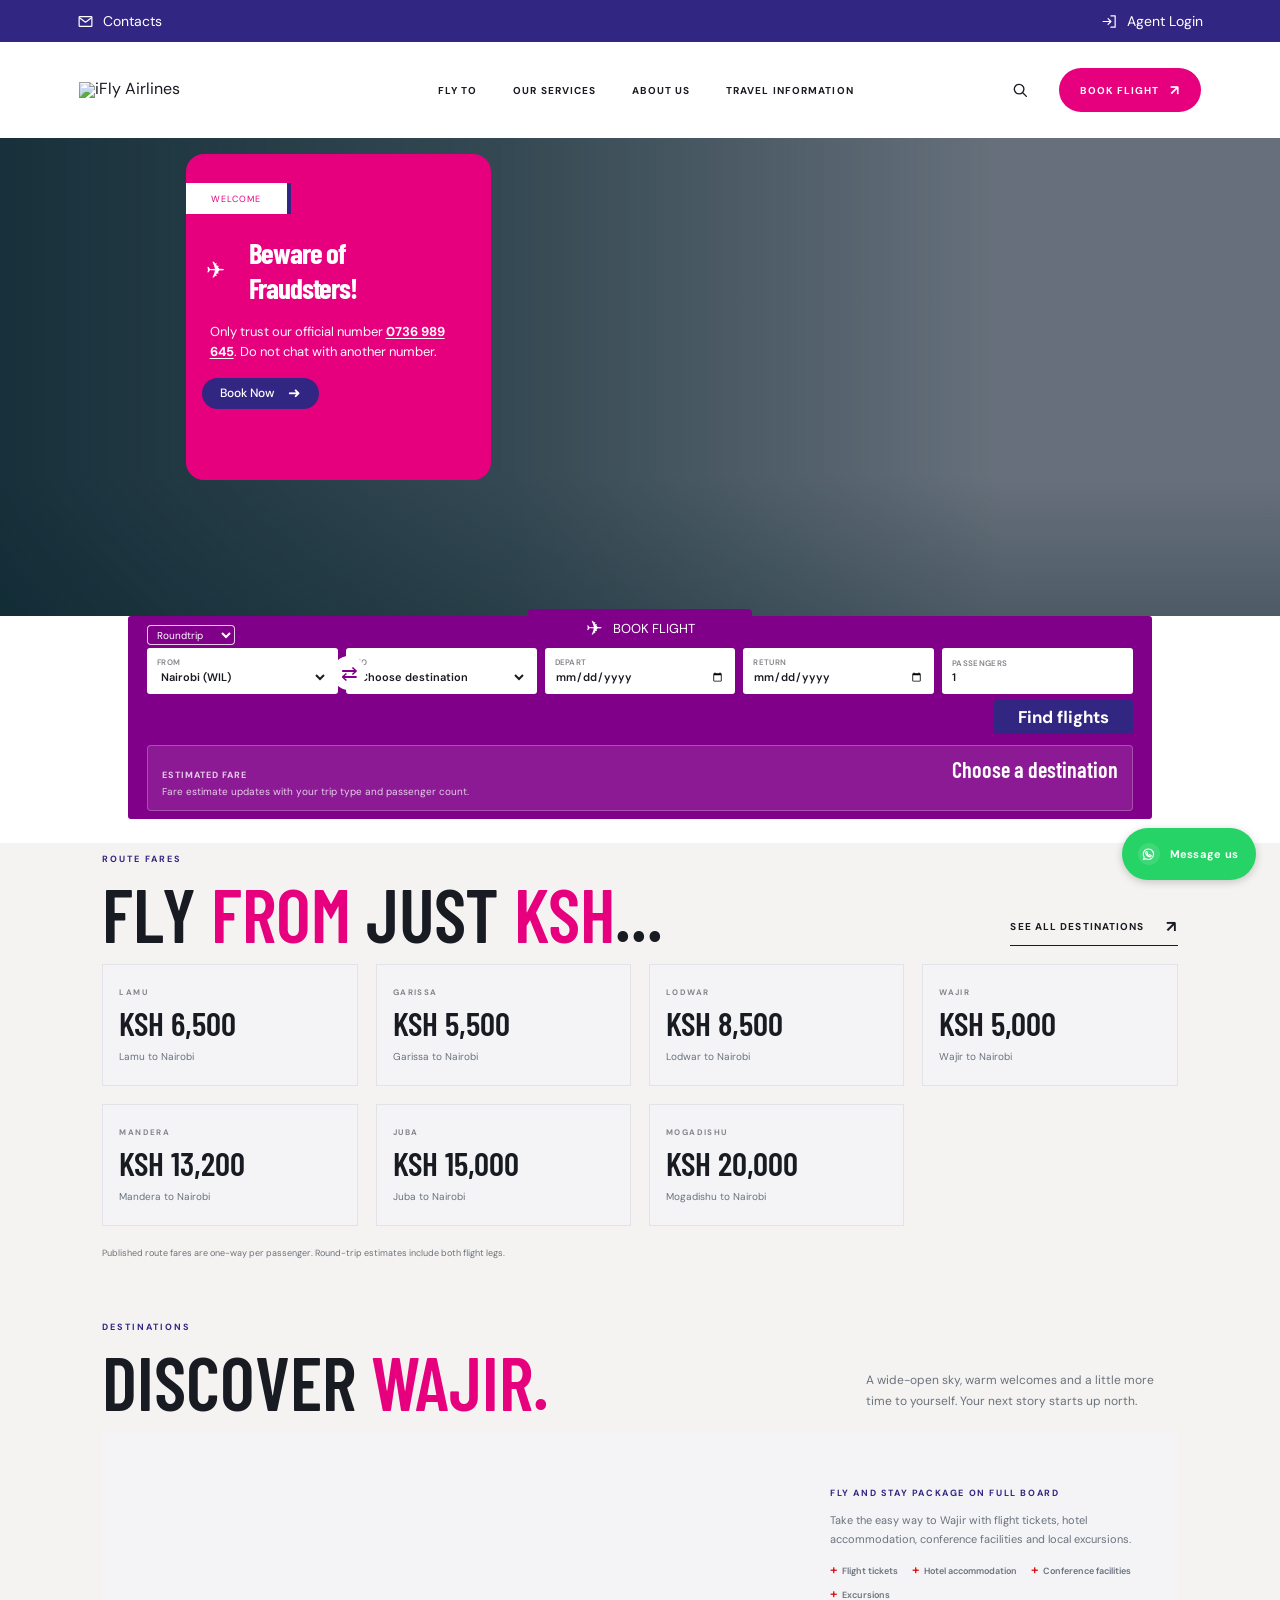
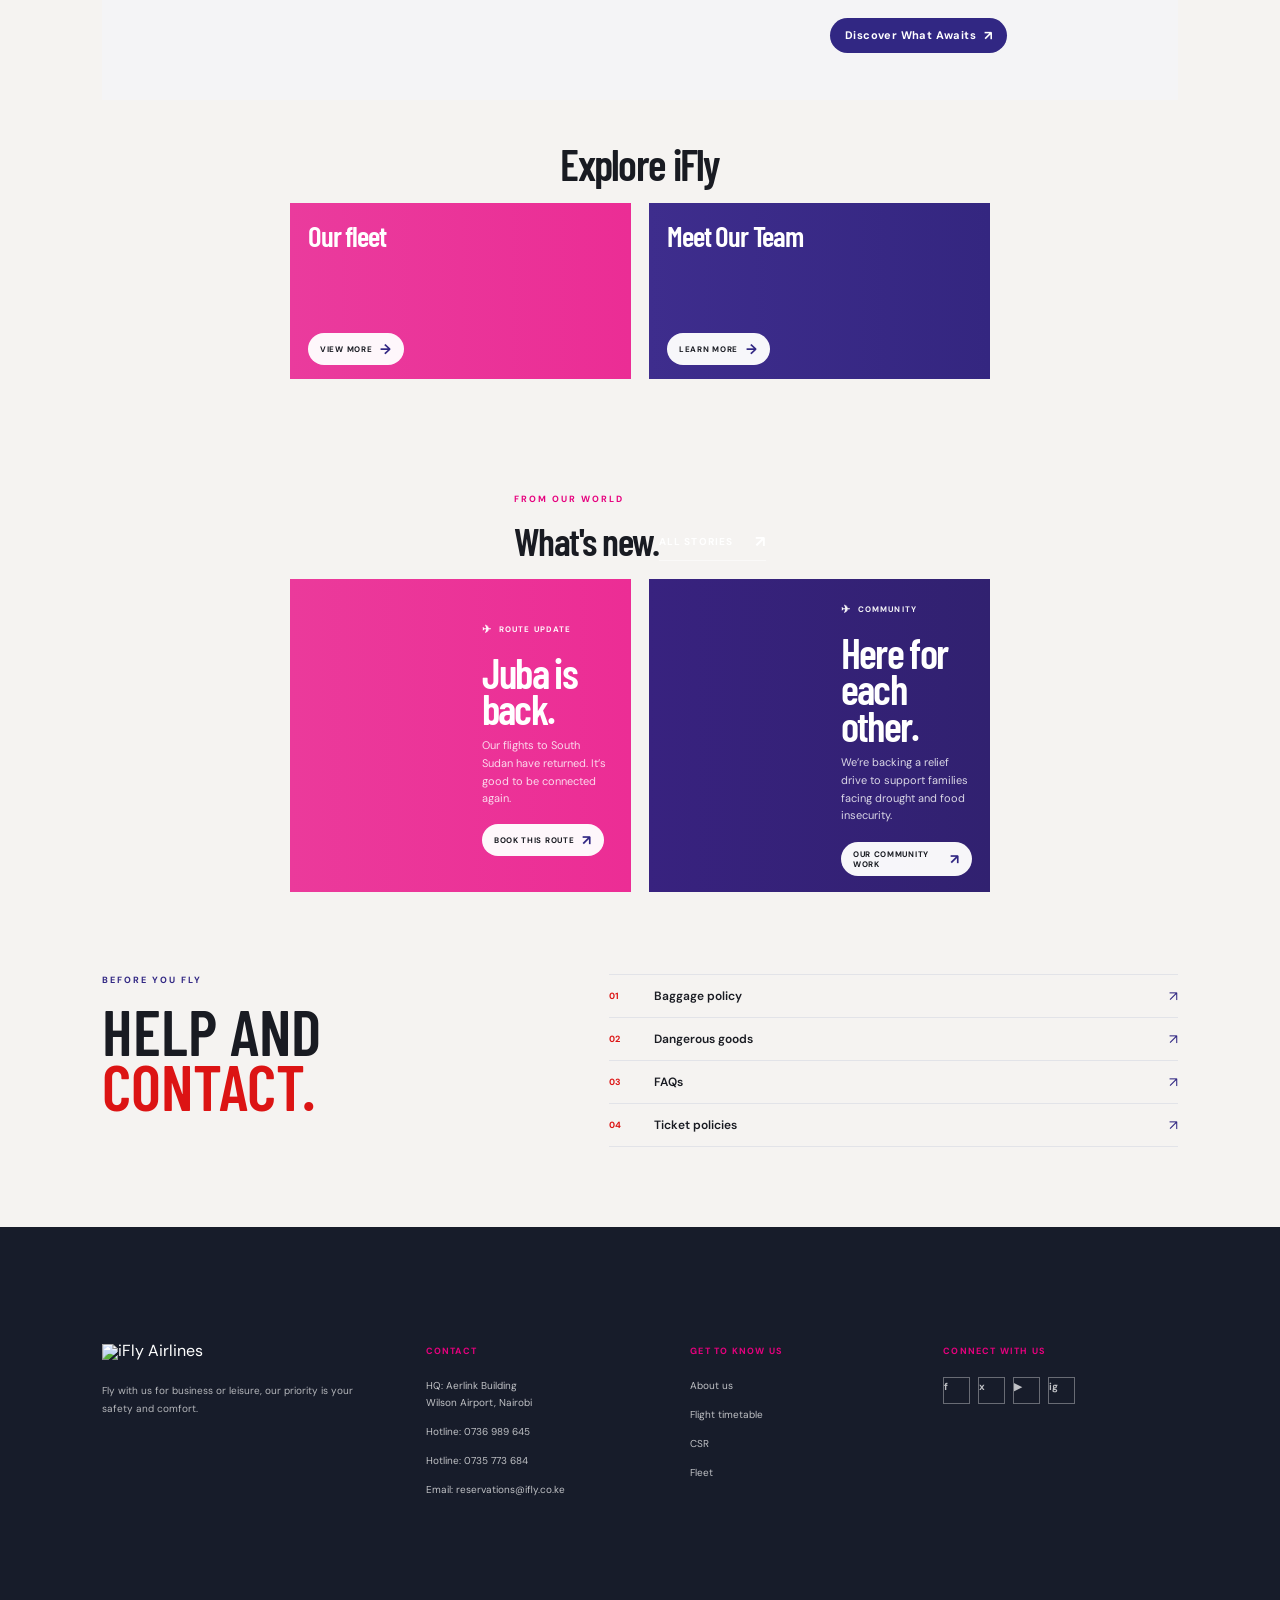
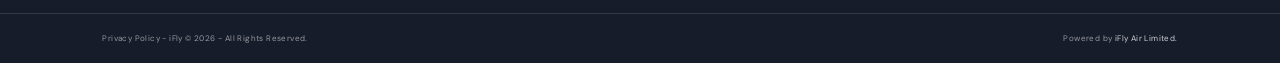
==== commit f43a91be: "Allow manual passenger counts Co-authored-by: Copilot <223556219+Copilot@users.noreply.github.com>" ====
--- a/index.html
+++ b/index.html
@@ -46,7 +46,7 @@
             <label class="field field-place"><span>To</span><select name="to" required aria-label="Arrival city"><option value="" disabled selected>Choose destination</option><option value="Nairobi (WIL)">Nairobi (WIL)</option><option value="Mombasa (MBA)">Mombasa (MBA)</option><option value="Wajir (WJR)">Wajir (WJR)</option><option value="Lamu (LAU)">Lamu (LAU)</option><option value="Garissa (GAS)">Garissa (GAS)</option><option value="Lodwar (LOK)">Lodwar (LOK)</option><option value="Kisumu (KIS)">Kisumu (KIS)</option><option value="Mandera (NDE)">Mandera (NDE)</option><option value="Mogadishu (MGQ)">Mogadishu (MGQ)</option><option value="Juba (JUB)">Juba (JUB)</option></select></label>
             <label class="field field-date"><span>Depart</span><input name="depart" type="date" required aria-label="Departure date"></label>
             <label class="field field-date return-field"><span>Return</span><input name="return" type="date" aria-label="Return date"></label>
-            <label class="field field-guests"><span>Passengers</span><select name="passengers" aria-label="Passengers"><option>1 passenger</option><option>2 passengers</option><option>3 passengers</option><option>4 passengers</option><option>5 passengers</option><option>6 passengers</option></select></label>
+            <label class="field field-guests"><span>Passengers</span><input name="passengers" type="number" min="1" step="1" value="1" required aria-label="Number of passengers"></label>
             <button class="search-button" type="submit">Find flights <span aria-hidden="true">→</span></button>
           </div><p class="booking-message" id="booking-message" aria-live="polite"></p>
           <div class="fare-estimate" aria-live="polite" aria-atomic="true">
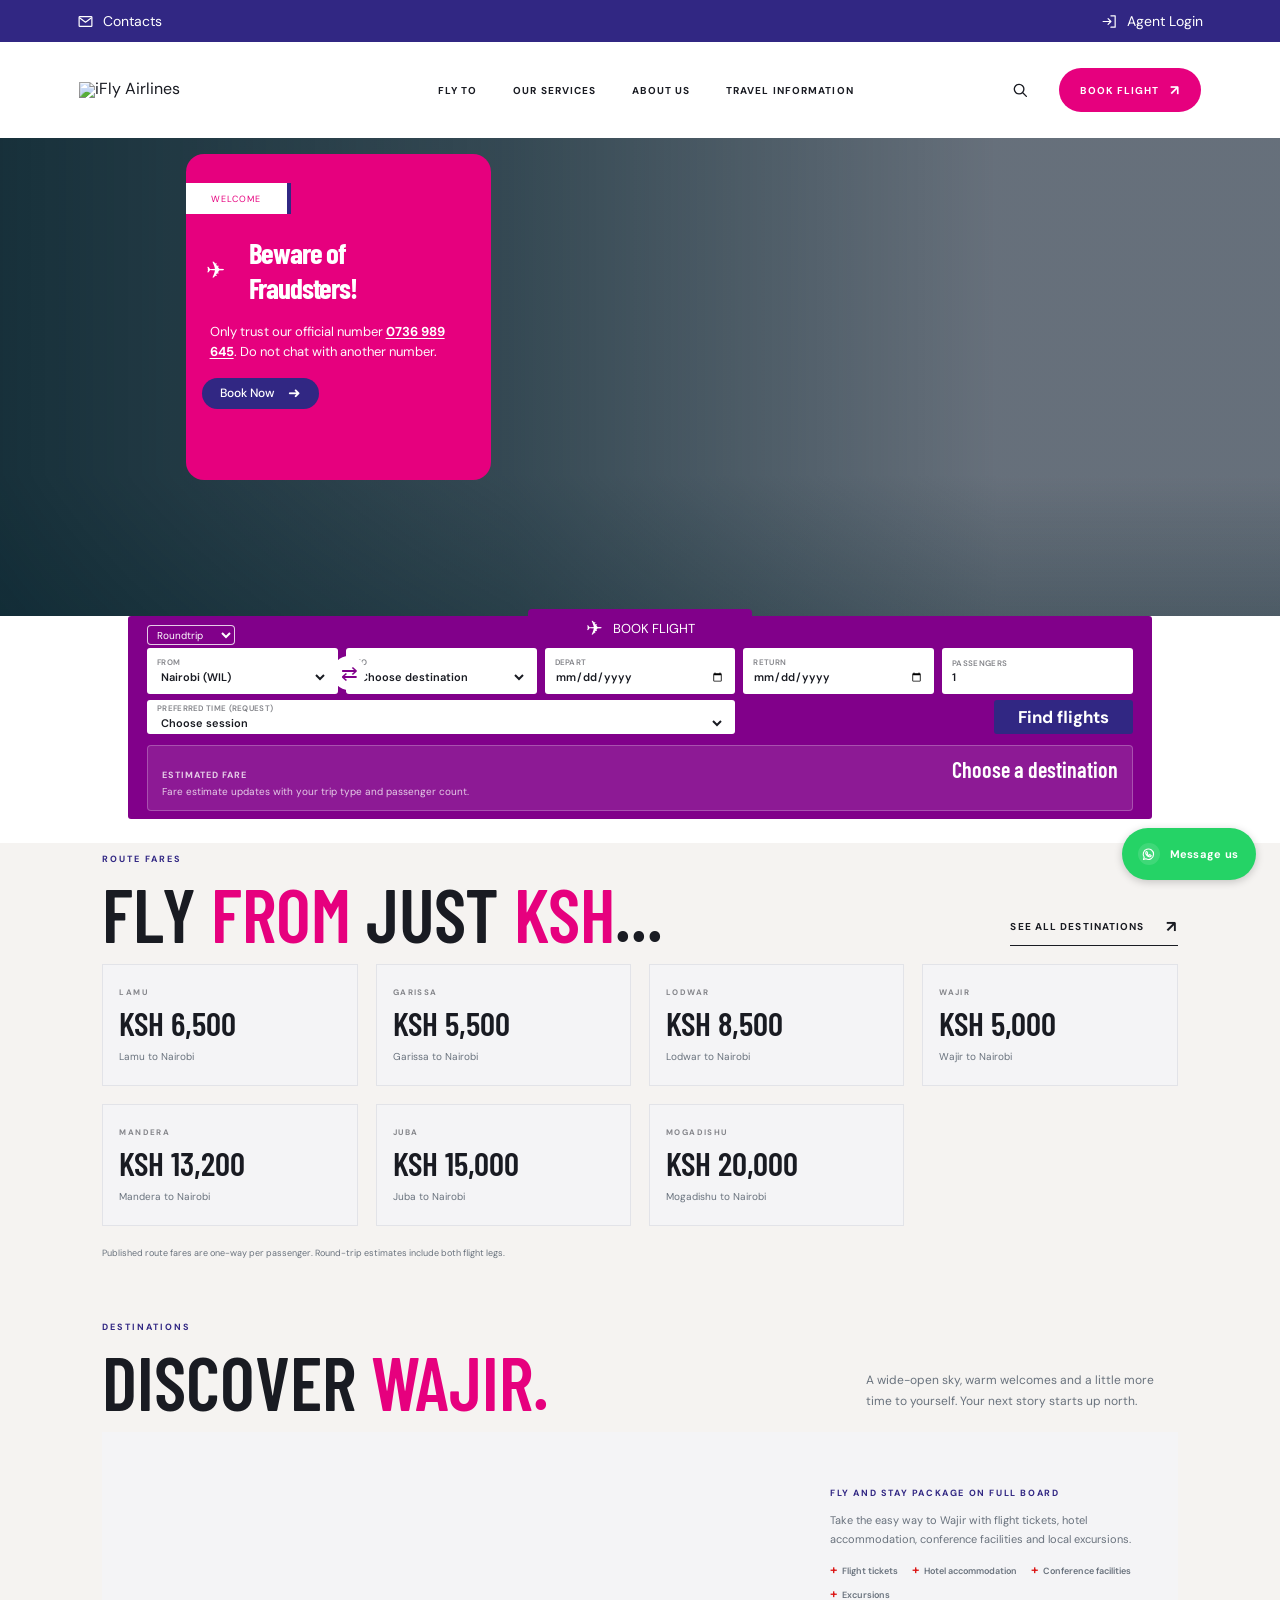
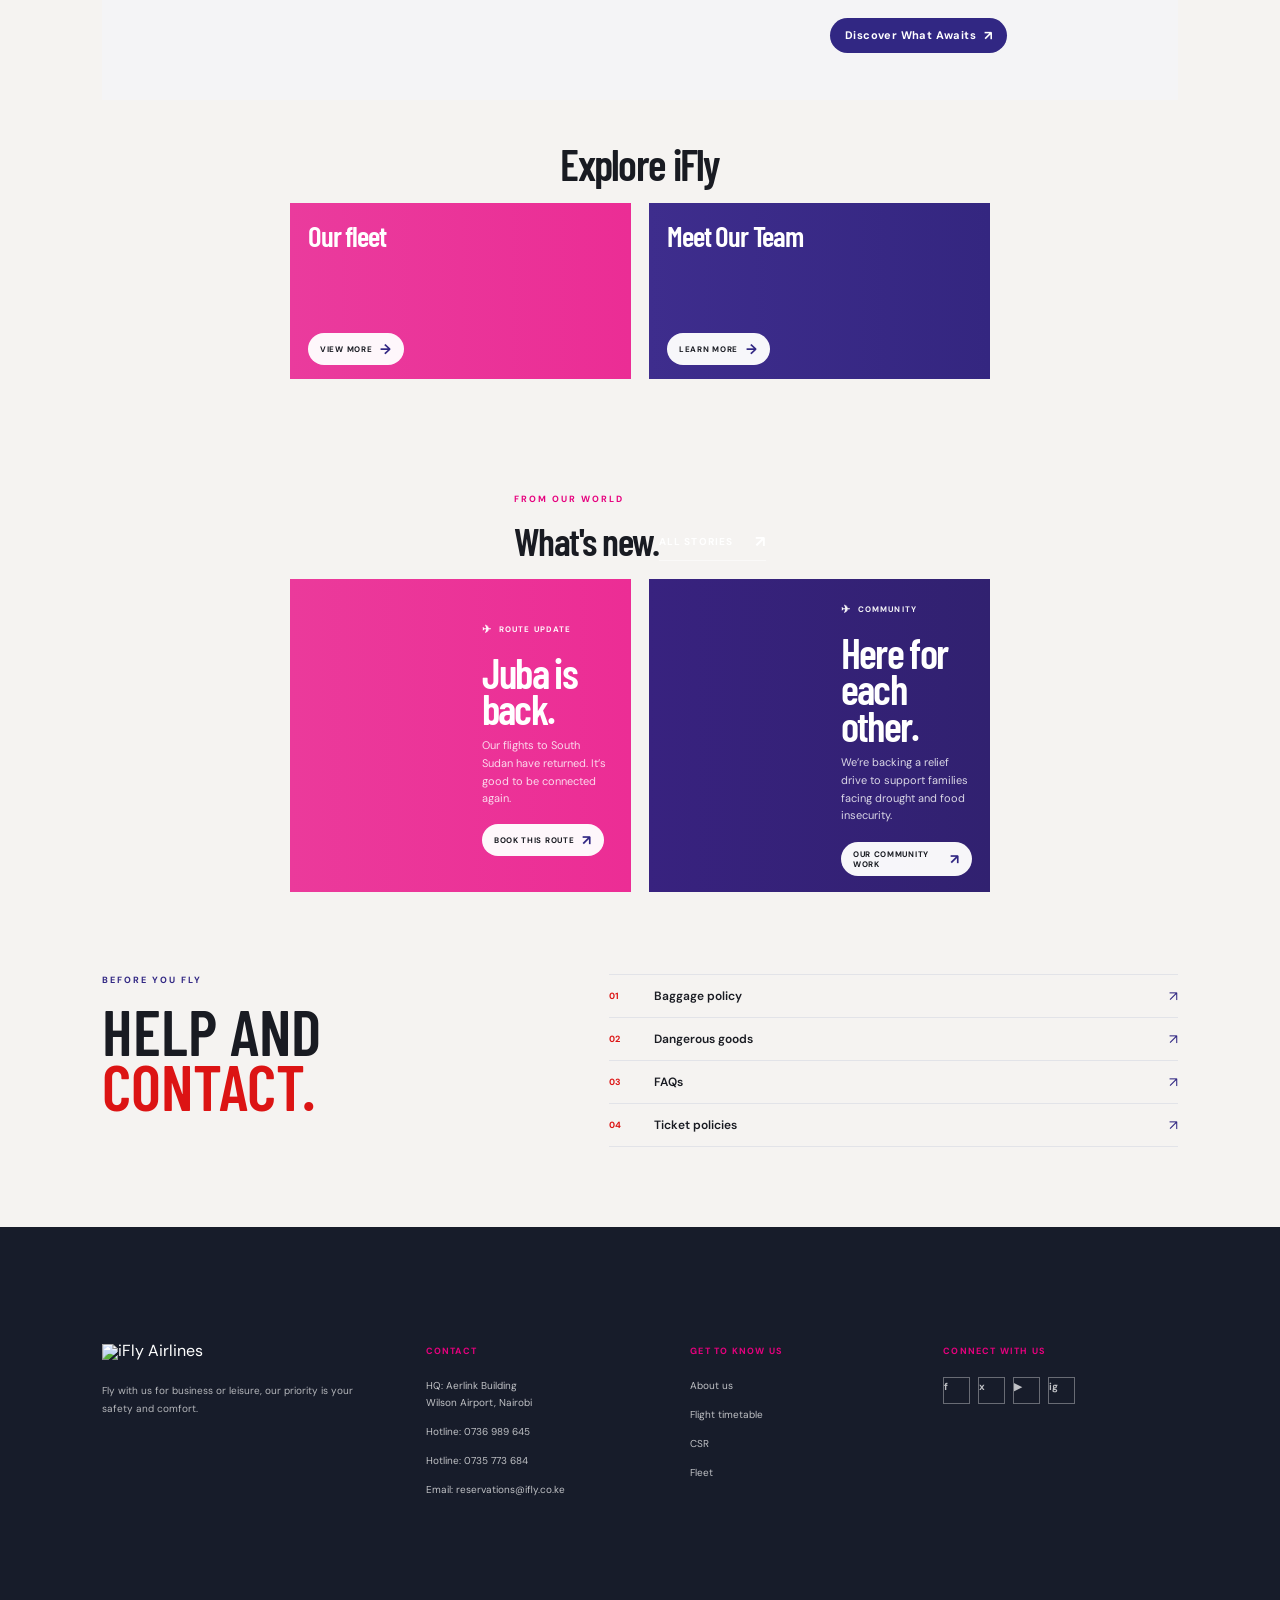
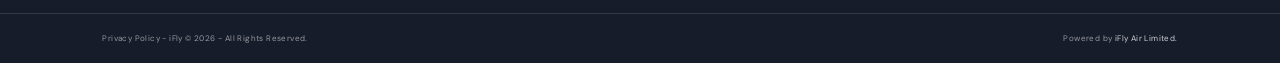
==== commit 2739083e: "Add requested departure sessions Co-authored-by: Copilot <223556219+Copilot@users.noreply.github.com" ====
--- a/index.html
+++ b/index.html
@@ -47,6 +47,7 @@
             <label class="field field-date"><span>Depart</span><input name="depart" type="date" required aria-label="Departure date"></label>
             <label class="field field-date return-field"><span>Return</span><input name="return" type="date" aria-label="Return date"></label>
             <label class="field field-guests"><span>Passengers</span><input name="passengers" type="number" min="1" step="1" value="1" required aria-label="Number of passengers"></label>
+            <label class="field field-time"><span>Preferred time (request)</span><select name="departTime" required aria-label="Preferred departure time"><option value="" selected disabled>Choose session</option><option value="08:00">08:00 — Morning</option><option value="17:00">17:00 — Evening</option></select></label>
             <button class="search-button" type="submit">Find flights <span aria-hidden="true">→</span></button>
           </div><p class="booking-message" id="booking-message" aria-live="polite"></p>
           <div class="fare-estimate" aria-live="polite" aria-atomic="true">
--- a/styles.css
+++ b/styles.css
@@ -108,6 +108,7 @@
 .booking-fields > label:nth-of-type(3) { grid-column: 3; grid-row: 1; }
 .booking-fields > label:nth-of-type(4) { grid-column: 4; grid-row: 1; }
 .booking-fields > label:nth-of-type(5) { grid-column: 5; grid-row: 1; }
+.booking-fields > label:nth-of-type(6) { grid-column: 1/4; grid-row: 2; }
 .search-button { grid-column: 5; grid-row: 2; justify-self: end; width: 139px; min-width: 0; min-height: 34px; padding: 0 10px; border: 0; border-radius: 3px; color: var(--white); background: var(--ocean); cursor: pointer; font-size: 17px; font-weight: 700; letter-spacing: 0; text-transform: none; transition: background .2s ease; }
 .search-button:hover { background: var(--ink); }
 .search-button span { display: none; }
@@ -233,7 +234,7 @@
 .field-row { display: grid; grid-template-columns: repeat(2, minmax(0, 1fr)); gap: 18px; margin-bottom: 18px; }
 .details-form label { display: flex; flex-direction: column; gap: 8px; color: var(--ink); font-size: 12px; font-weight: 700; }
 .details-form label span { color: var(--text-soft); font-size: 10px; font-weight: 700; letter-spacing: .3px; text-transform: uppercase; }
-.details-form input, .details-form textarea { width: 100%; padding: 12px 14px; border: 1px solid var(--rule-strong); border-radius: 10px; background: var(--paper); color: var(--ink); font: inherit; }
+.details-form input, .details-form select, .details-form textarea { width: 100%; padding: 12px 14px; border: 1px solid var(--rule-strong); border-radius: 10px; background: var(--paper); color: var(--ink); font: inherit; }
 .details-form textarea { resize: vertical; min-height: 120px; }
 .booking-validation-message { margin: 0; color: #b42318; font-size: 12px; }
 .single-wide { grid-column: 1 / -1; }
@@ -359,15 +360,16 @@
   .booking-tab { top: -28px; left: 50%; width: 170px; height: 30px; font-size: 10px; }
   .booking-panel { width: calc(100% - 20px); min-height: 0; margin: 0 10px; padding: 8px 10px; box-shadow: none; }
   .booking-topline { height: 18px; margin-bottom: 4px; }
-  .booking-fields { grid-template-columns: minmax(0,1fr) 32px minmax(0,1fr) minmax(0,1fr); grid-template-rows: 48px 48px 38px; gap: 6px 4px; }
+  .booking-fields { grid-template-columns: minmax(0,1fr) 32px minmax(0,1fr) minmax(0,1fr); grid-template-rows: 48px 48px 38px 38px; gap: 6px 4px; }
   .booking-fields > label:nth-of-type(1) { grid-column: 1; grid-row: 1; }
   .booking-fields > label:nth-of-type(2) { grid-column: 3/5; grid-row: 1; }
   .booking-fields > label:nth-of-type(3) { grid-column: 1/3; grid-row: 2; }
   .booking-fields > label:nth-of-type(4) { grid-column: 3/5; grid-row: 2; }
   .booking-fields > label:nth-of-type(5) { grid-column: 1/3; grid-row: 3; }
+  .booking-fields > label:nth-of-type(6) { grid-column: 1/3; grid-row: 4; }
   .field { min-height: 0; padding: 4px 7px; }
   .swap-button { top: 7px; left: 32%; width: 30px; height: 30px; font-size: 17px; }
-  .search-button { grid-column: 3/5; grid-row: 3; justify-self: stretch; width: auto; min-height: 38px; font-size: 15px; }
+  .search-button { grid-column: 3/5; grid-row: 4; justify-self: stretch; width: auto; min-height: 38px; font-size: 15px; }
   .seat-selection { margin-top: 14px; padding: 12px; border-radius: 14px; }
   .seat-selection-heading { min-height: 78px; padding: 12px; border-radius: 11px; }
   .seat-selection-heading h3 { font-size: 22px; }
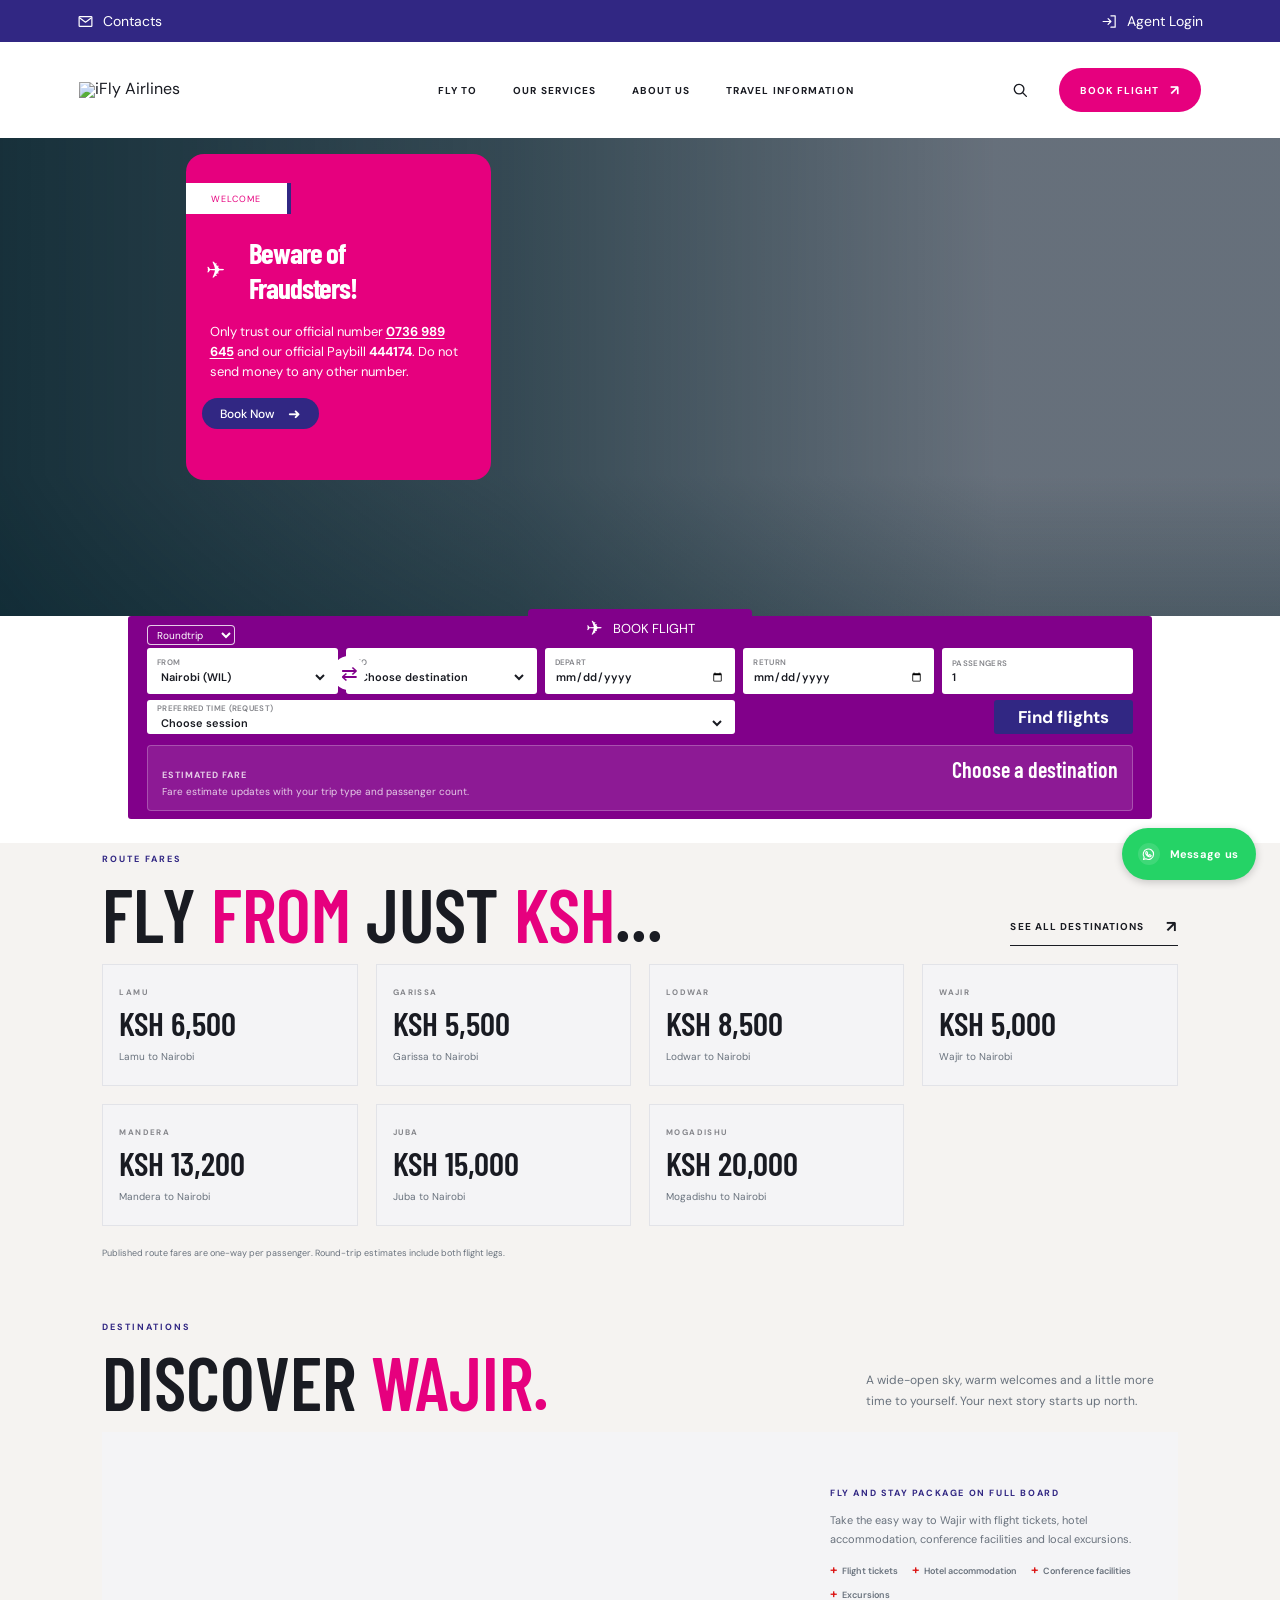
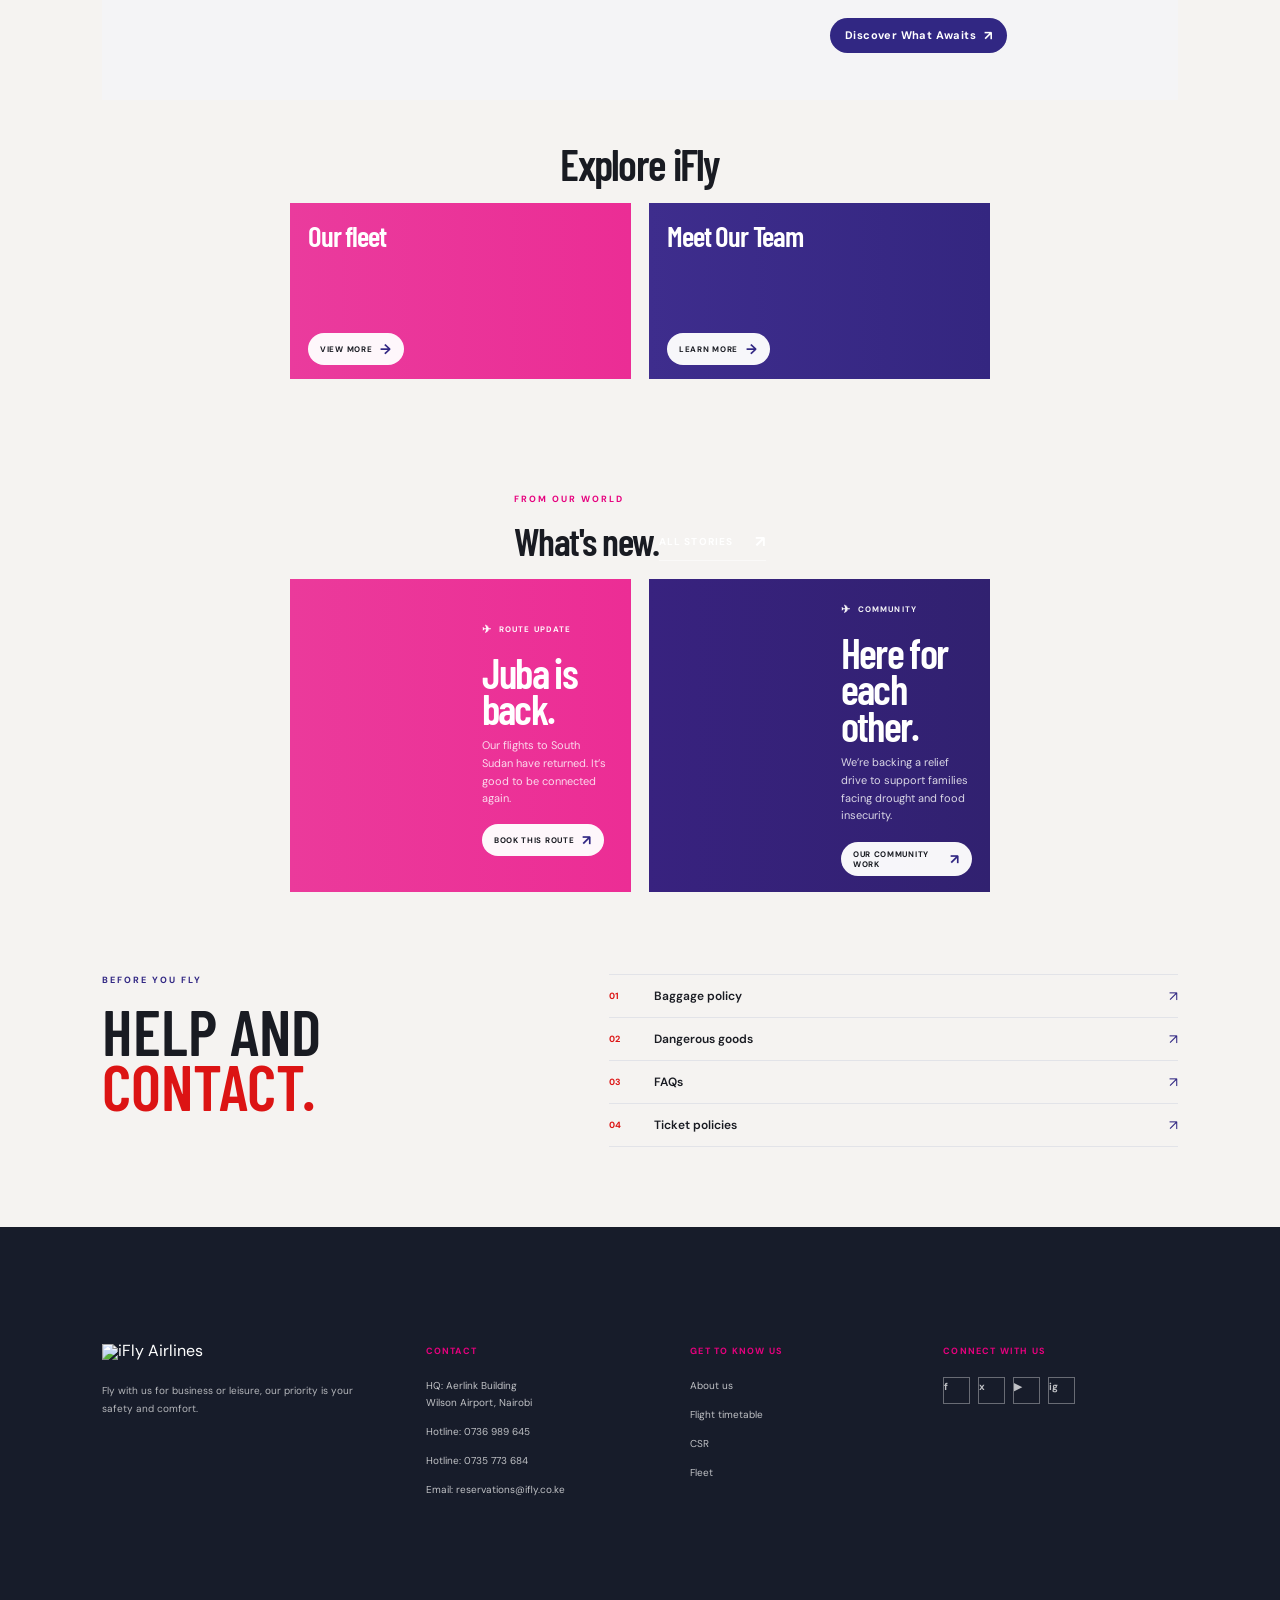
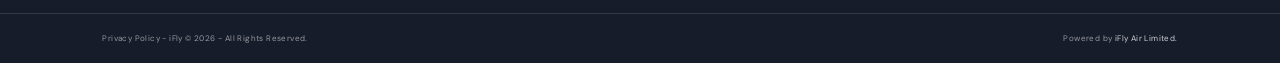
==== commit ee6ad23d: "Update fraud warning paybill Co-authored-by: Copilot <223556219+Copilot@users.noreply.github.com>" ====
--- a/index.html
+++ b/index.html
@@ -10,7 +10,7 @@
     <link rel="preconnect" href="https://fonts.gstatic.com" crossorigin>
     <link href="https://fonts.googleapis.com/css2?family=Barlow+Condensed:wght@500;600;700;800&family=DM+Sans:wght@400;500;600;700&display=swap" rel="stylesheet">
     <link rel="stylesheet" href="styles.css">
-    <script src="script.js" defer></script>
+    <script src="script.js?v=20261110-817c3c2" defer></script>
   </head>
   <body>
     <div class="utility-bar"><div class="utility-inner">
@@ -29,7 +29,7 @@
     <main id="top">
       <section class="hero" aria-labelledby="hero-title">
         <div class="hero-photo" role="img" aria-label="iFly aircraft above the clouds"></div><div class="hero-shade"></div>
-        <div class="hero-copy"><span class="hero-welcome">Welcome</span><div class="hero-card-content"><div class="hero-headline"><span class="hero-plane" aria-hidden="true">✈</span><h1 id="hero-title">Beware of<br>Fraudsters!</h1></div><div class="hero-alert"><p>Only trust our official number <a href="tel:+254736989645">0736 989 645</a>. Do not chat with another number.</p></div><a class="hero-book" href="wajir.html">Book Now <span aria-hidden="true">➜</span></a></div></div>
+        <div class="hero-copy"><span class="hero-welcome">Welcome</span><div class="hero-card-content"><div class="hero-headline"><span class="hero-plane" aria-hidden="true">✈</span><h1 id="hero-title">Beware of<br>Fraudsters!</h1></div><div class="hero-alert"><p>Only trust our official number <a href="tel:+254736989645">0736 989 645</a> and our official Paybill <strong>444174</strong>. Do not send money to any other number.</p></div><a class="hero-book" href="wajir.html">Book Now <span aria-hidden="true">➜</span></a></div></div>
         <div class="hero-note"><span class="note-dot"></span> Proudly connecting East Africa</div><span class="hero-index" aria-hidden="true">01 <i></i> 04</span>
       </section>
 
--- a/styles.css
+++ b/styles.css
@@ -53,7 +53,7 @@
 .hero { height: 527px; min-height: 527px; position: relative; overflow: hidden; color: var(--white); background: var(--ink-soft); }
 .hero-photo { position: absolute; inset: 0; background-image: url("https://ifly.co.ke/wp-content/uploads/2026/03/Website-landing-page-new-banner1.png"); background-size: cover; background-position: center 55%; transform: scale(1.025); animation: arrive 1.3s ease-out both; }
 .hero-shade { position: absolute; inset: 0; background: linear-gradient(90deg, rgba(5,34,44,.82) 0%, rgba(7,37,47,.53) 40%, rgba(7,37,47,.02) 78%), linear-gradient(0deg, rgba(5,32,41,.35), transparent 36%); }
-.hero-copy { position: absolute; top: 16px; left: 14.5vw; width: 305px; height: 326px; overflow: hidden; border-radius: 18px; color: var(--white); background: var(--sun); }
+.hero-copy { position: absolute; top: 16px; left: 14.5vw; width: 305px; min-height: 326px; height: auto; overflow: hidden; border-radius: 18px; color: var(--white); background: var(--sun); }
 .hero-welcome { position: absolute; top: 29px; left: 0; width: 105px; height: 31px; display: grid; place-items: center; border-right: 4px solid var(--ocean); color: var(--sun); background: var(--white); font-size: 9px; letter-spacing: 1px; text-transform: uppercase; }
 .hero-card-content { padding: 82px 20px 18px; }
 .hero-headline { display: flex; align-items: center; gap: 15px; }
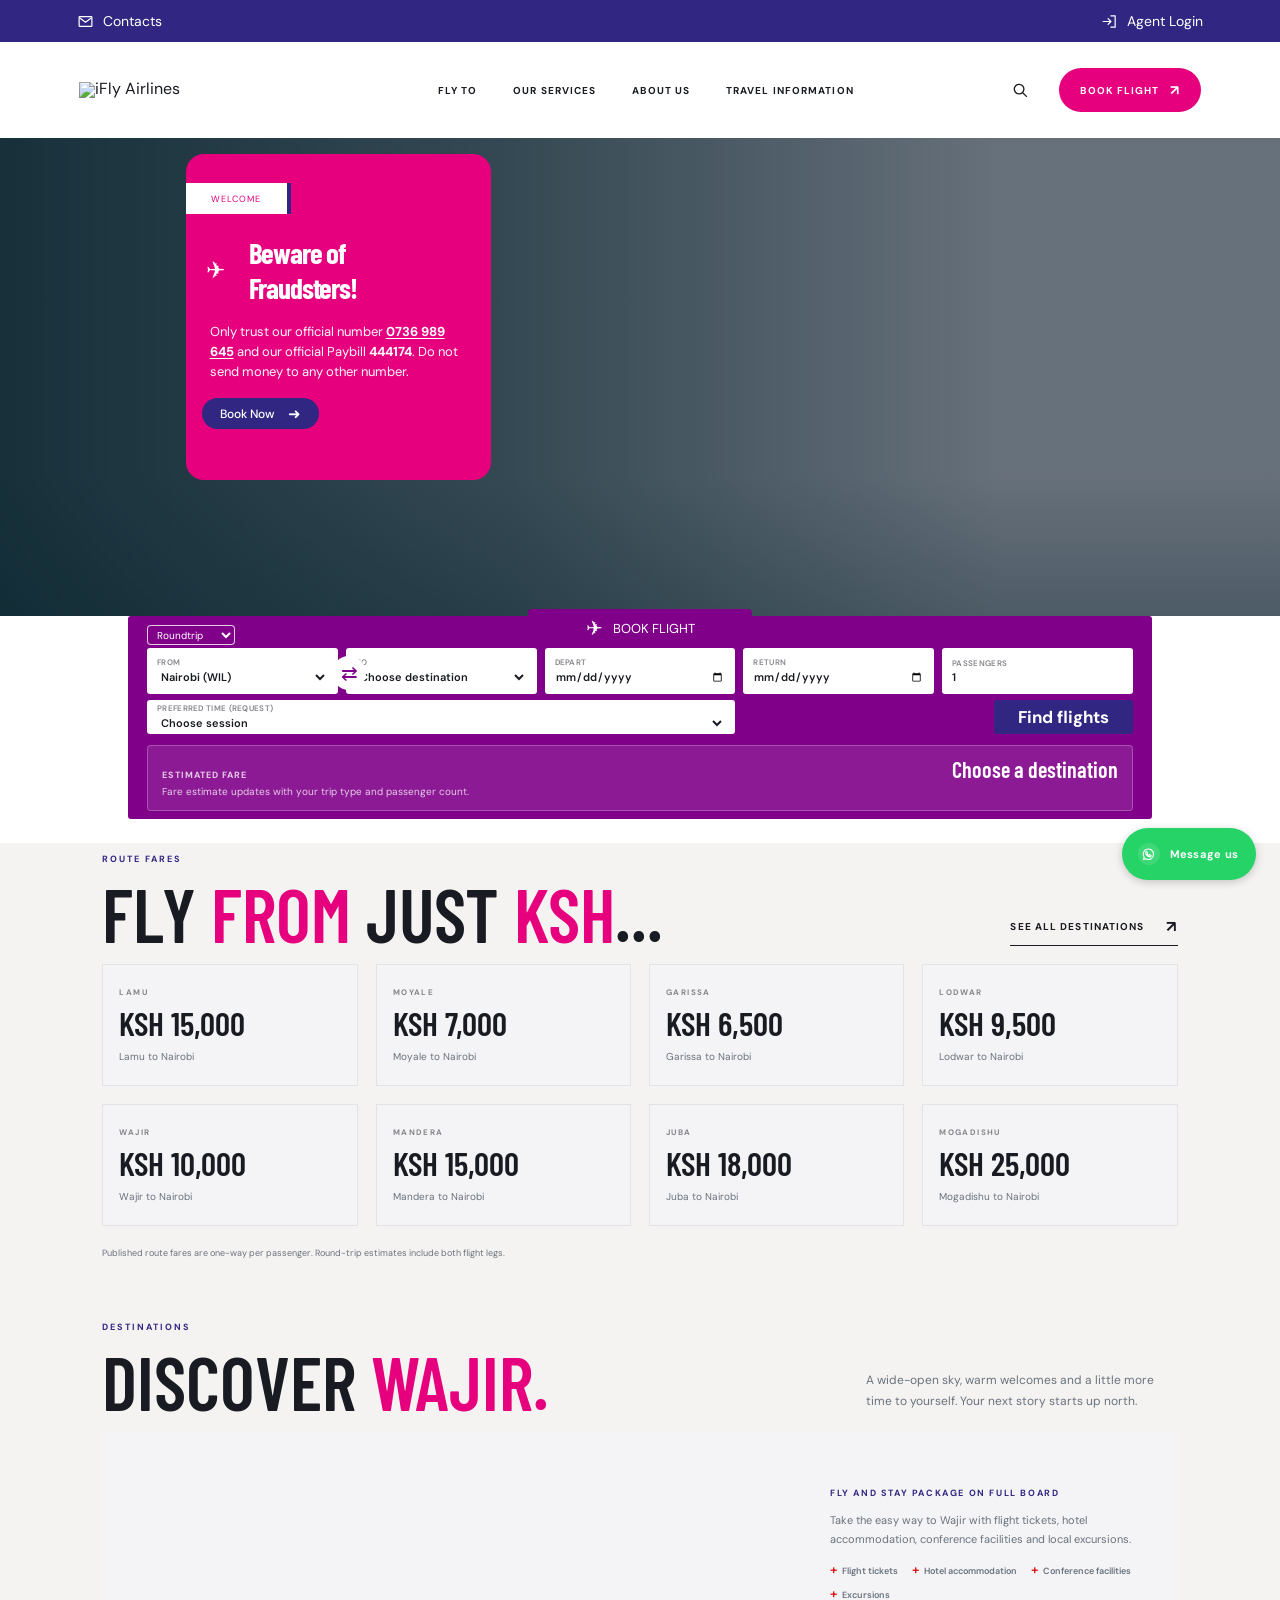
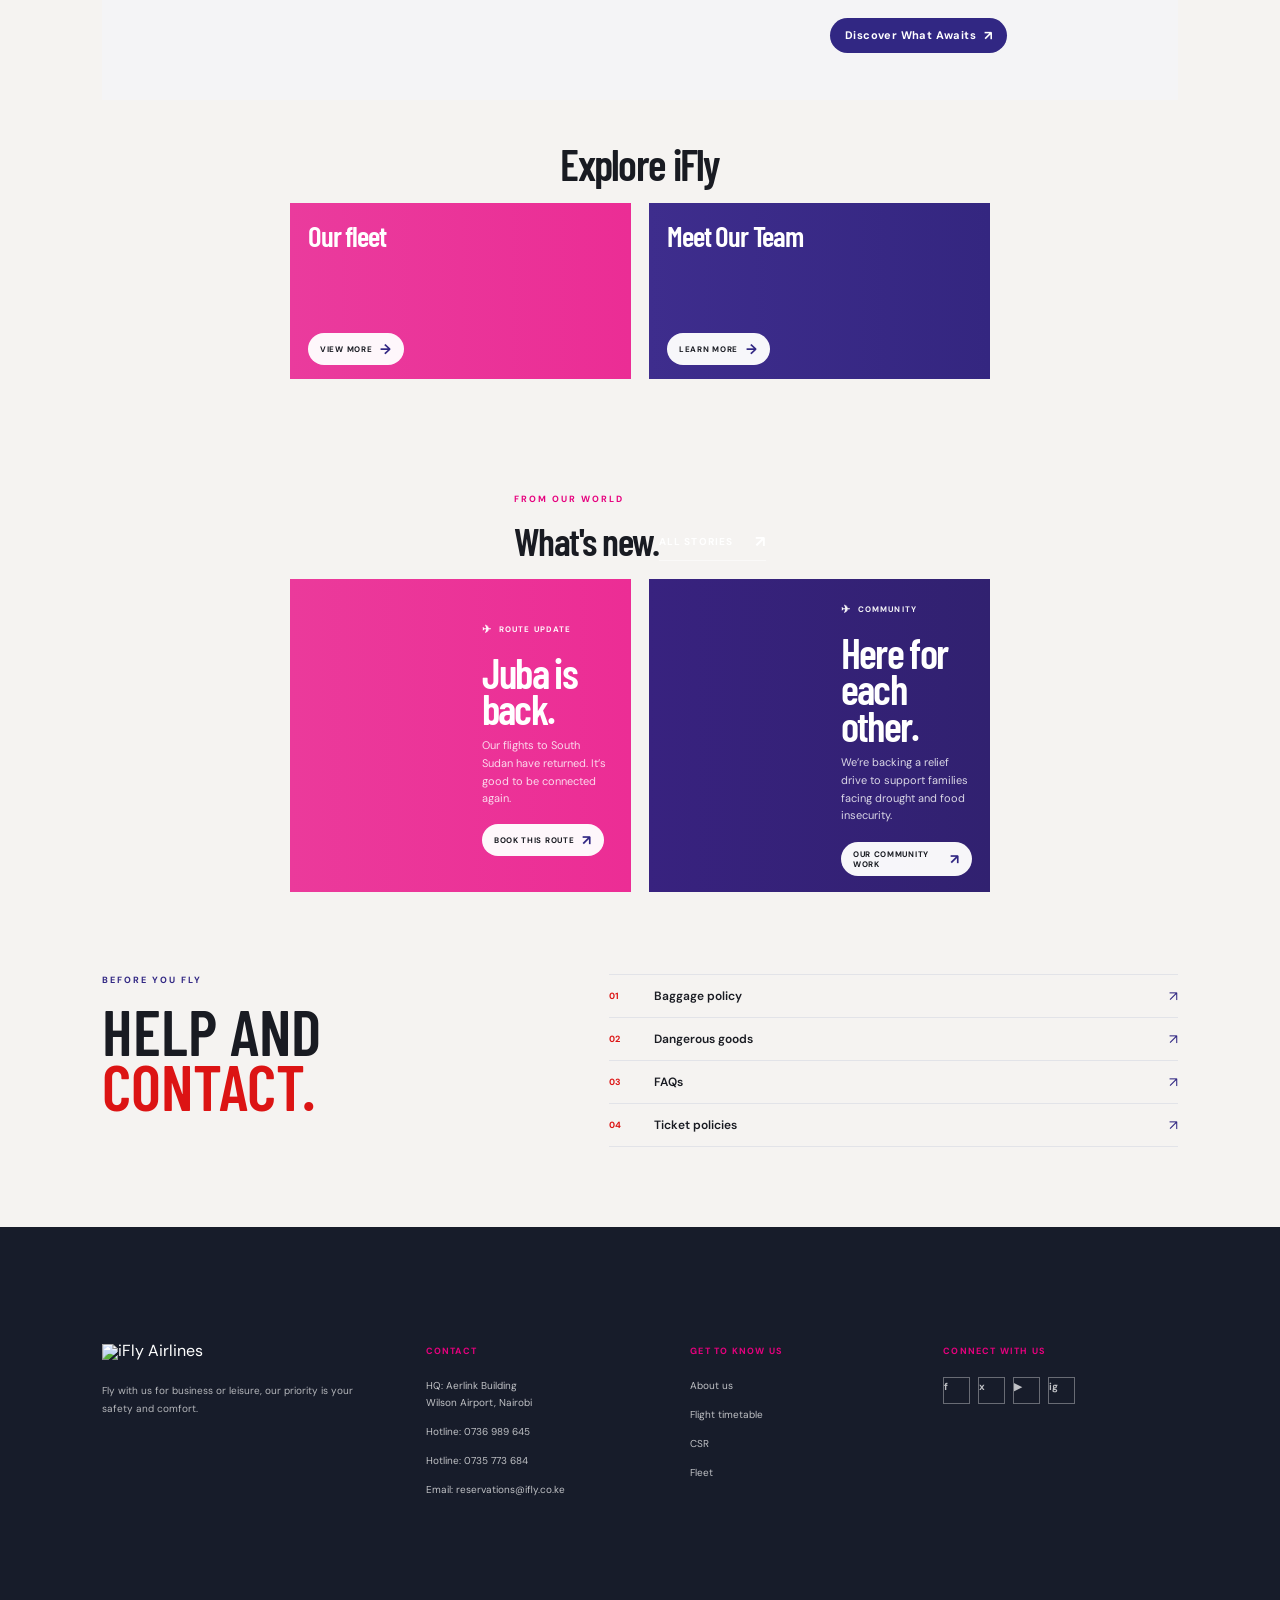
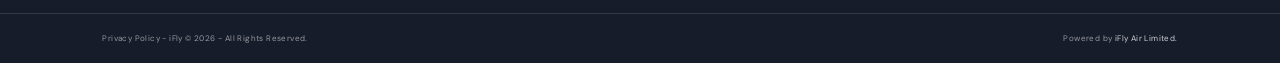
==== commit f37d2173: "Update published route fares Co-authored-by: Copilot <223556219+Copilot@users.noreply.github.com>" ====
--- a/index.html
+++ b/index.html
@@ -10,7 +10,7 @@
     <link rel="preconnect" href="https://fonts.gstatic.com" crossorigin>
     <link href="https://fonts.googleapis.com/css2?family=Barlow+Condensed:wght@500;600;700;800&family=DM+Sans:wght@400;500;600;700&display=swap" rel="stylesheet">
     <link rel="stylesheet" href="styles.css">
-    <script src="script.js?v=20261110-817c3c2" defer></script>
+    <script src="script.js?v=20261111-fares" defer></script>
   </head>
   <body>
     <div class="utility-bar"><div class="utility-inner">
@@ -41,9 +41,9 @@
             <label class="trip-select-label"><span class="visually-hidden">Trip type</span><select name="trip" aria-label="Trip type"><option value="roundtrip" selected>Roundtrip</option><option value="oneway">One-way</option></select></label>
           </div>
           <div class="booking-fields">
-            <label class="field field-place"><span>From</span><select name="from" required aria-label="Departure city"><option value="Nairobi (WIL)" selected>Nairobi (WIL)</option><option value="Mombasa (MBA)">Mombasa (MBA)</option><option value="Wajir (WJR)">Wajir (WJR)</option><option value="Lamu (LAU)">Lamu (LAU)</option><option value="Garissa (GAS)">Garissa (GAS)</option><option value="Lodwar (LOK)">Lodwar (LOK)</option><option value="Kisumu (KIS)">Kisumu (KIS)</option><option value="Mandera (NDE)">Mandera (NDE)</option><option value="Mogadishu (MGQ)">Mogadishu (MGQ)</option><option value="Juba (JUB)">Juba (JUB)</option></select></label>
+            <label class="field field-place"><span>From</span><select name="from" required aria-label="Departure city"><option value="Nairobi (WIL)" selected>Nairobi (WIL)</option><option value="Mombasa (MBA)">Mombasa (MBA)</option><option value="Wajir (WJR)">Wajir (WJR)</option><option value="Lamu (LAU)">Lamu (LAU)</option><option value="Moyale">Moyale</option><option value="Garissa (GAS)">Garissa (GAS)</option><option value="Lodwar (LOK)">Lodwar (LOK)</option><option value="Kisumu (KIS)">Kisumu (KIS)</option><option value="Mandera (NDE)">Mandera (NDE)</option><option value="Mogadishu (MGQ)">Mogadishu (MGQ)</option><option value="Juba (JUB)">Juba (JUB)</option></select></label>
             <button class="swap-button" type="button" aria-label="Swap departure and arrival">⇄</button>
-            <label class="field field-place"><span>To</span><select name="to" required aria-label="Arrival city"><option value="" disabled selected>Choose destination</option><option value="Nairobi (WIL)">Nairobi (WIL)</option><option value="Mombasa (MBA)">Mombasa (MBA)</option><option value="Wajir (WJR)">Wajir (WJR)</option><option value="Lamu (LAU)">Lamu (LAU)</option><option value="Garissa (GAS)">Garissa (GAS)</option><option value="Lodwar (LOK)">Lodwar (LOK)</option><option value="Kisumu (KIS)">Kisumu (KIS)</option><option value="Mandera (NDE)">Mandera (NDE)</option><option value="Mogadishu (MGQ)">Mogadishu (MGQ)</option><option value="Juba (JUB)">Juba (JUB)</option></select></label>
+            <label class="field field-place"><span>To</span><select name="to" required aria-label="Arrival city"><option value="" disabled selected>Choose destination</option><option value="Nairobi (WIL)">Nairobi (WIL)</option><option value="Mombasa (MBA)">Mombasa (MBA)</option><option value="Wajir (WJR)">Wajir (WJR)</option><option value="Lamu (LAU)">Lamu (LAU)</option><option value="Moyale">Moyale</option><option value="Garissa (GAS)">Garissa (GAS)</option><option value="Lodwar (LOK)">Lodwar (LOK)</option><option value="Kisumu (KIS)">Kisumu (KIS)</option><option value="Mandera (NDE)">Mandera (NDE)</option><option value="Mogadishu (MGQ)">Mogadishu (MGQ)</option><option value="Juba (JUB)">Juba (JUB)</option></select></label>
             <label class="field field-date"><span>Depart</span><input name="depart" type="date" required aria-label="Departure date"></label>
             <label class="field field-date return-field"><span>Return</span><input name="return" type="date" aria-label="Return date"></label>
             <label class="field field-guests"><span>Passengers</span><input name="passengers" type="number" min="1" step="1" value="1" required aria-label="Number of passengers"></label>
@@ -96,37 +96,42 @@
         <div class="fare-price-grid">
           <article class="fare-price-item">
             <span class="fare-destination">Lamu</span>
-            <strong class="fare-amount" data-route-destination="Lamu">KSH 6,500</strong>
+            <strong class="fare-amount" data-route-destination="Lamu">KSH 15,000</strong>
             <small>Lamu to Nairobi</small>
           </article>
           <article class="fare-price-item">
+            <span class="fare-destination">Moyale</span>
+            <strong class="fare-amount" data-route-destination="Moyale">KSH 7,000</strong>
+            <small>Moyale to Nairobi</small>
+          </article>
+          <article class="fare-price-item">
             <span class="fare-destination">Garissa</span>
-            <strong class="fare-amount" data-route-destination="Garissa">KSH 5,500</strong>
+            <strong class="fare-amount" data-route-destination="Garissa">KSH 6,500</strong>
             <small>Garissa to Nairobi</small>
           </article>
           <article class="fare-price-item">
             <span class="fare-destination">Lodwar</span>
-            <strong class="fare-amount" data-route-destination="Lodwar">KSH 8,500</strong>
+            <strong class="fare-amount" data-route-destination="Lodwar">KSH 9,500</strong>
             <small>Lodwar to Nairobi</small>
           </article>
           <article class="fare-price-item">
             <span class="fare-destination">Wajir</span>
-            <strong class="fare-amount" data-route-destination="Wajir">KSH 5,000</strong>
+            <strong class="fare-amount" data-route-destination="Wajir">KSH 10,000</strong>
             <small>Wajir to Nairobi</small>
           </article>
           <article class="fare-price-item">
             <span class="fare-destination">Mandera</span>
-            <strong class="fare-amount" data-route-destination="Mandera">KSH 13,200</strong>
+            <strong class="fare-amount" data-route-destination="Mandera">KSH 15,000</strong>
             <small>Mandera to Nairobi</small>
           </article>
           <article class="fare-price-item">
             <span class="fare-destination">Juba</span>
-            <strong class="fare-amount" data-route-destination="Juba">KSH 15,000</strong>
+            <strong class="fare-amount" data-route-destination="Juba">KSH 18,000</strong>
             <small>Juba to Nairobi</small>
           </article>
           <article class="fare-price-item">
             <span class="fare-destination">Mogadishu</span>
-            <strong class="fare-amount" data-route-destination="Mogadishu">KSH 20,000</strong>
+            <strong class="fare-amount" data-route-destination="Mogadishu">KSH 25,000</strong>
             <small>Mogadishu to Nairobi</small>
           </article>
         </div>
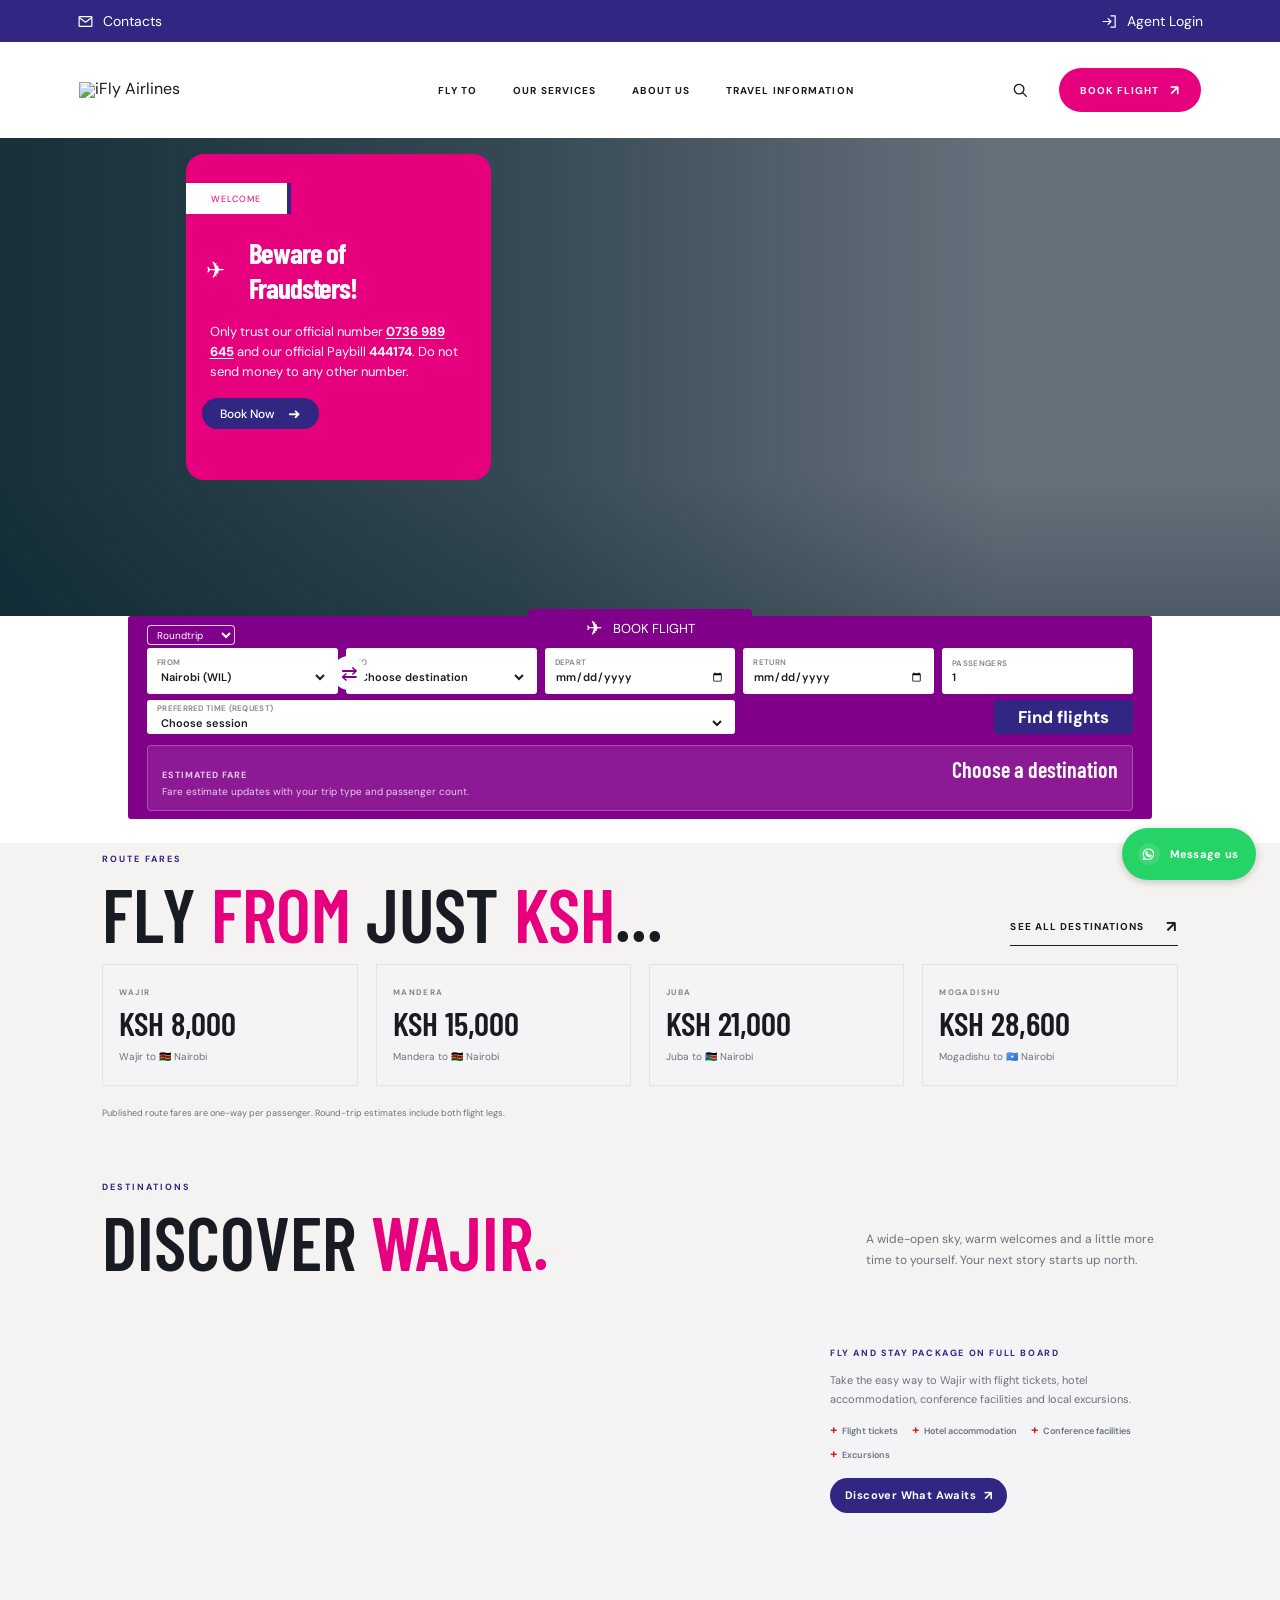
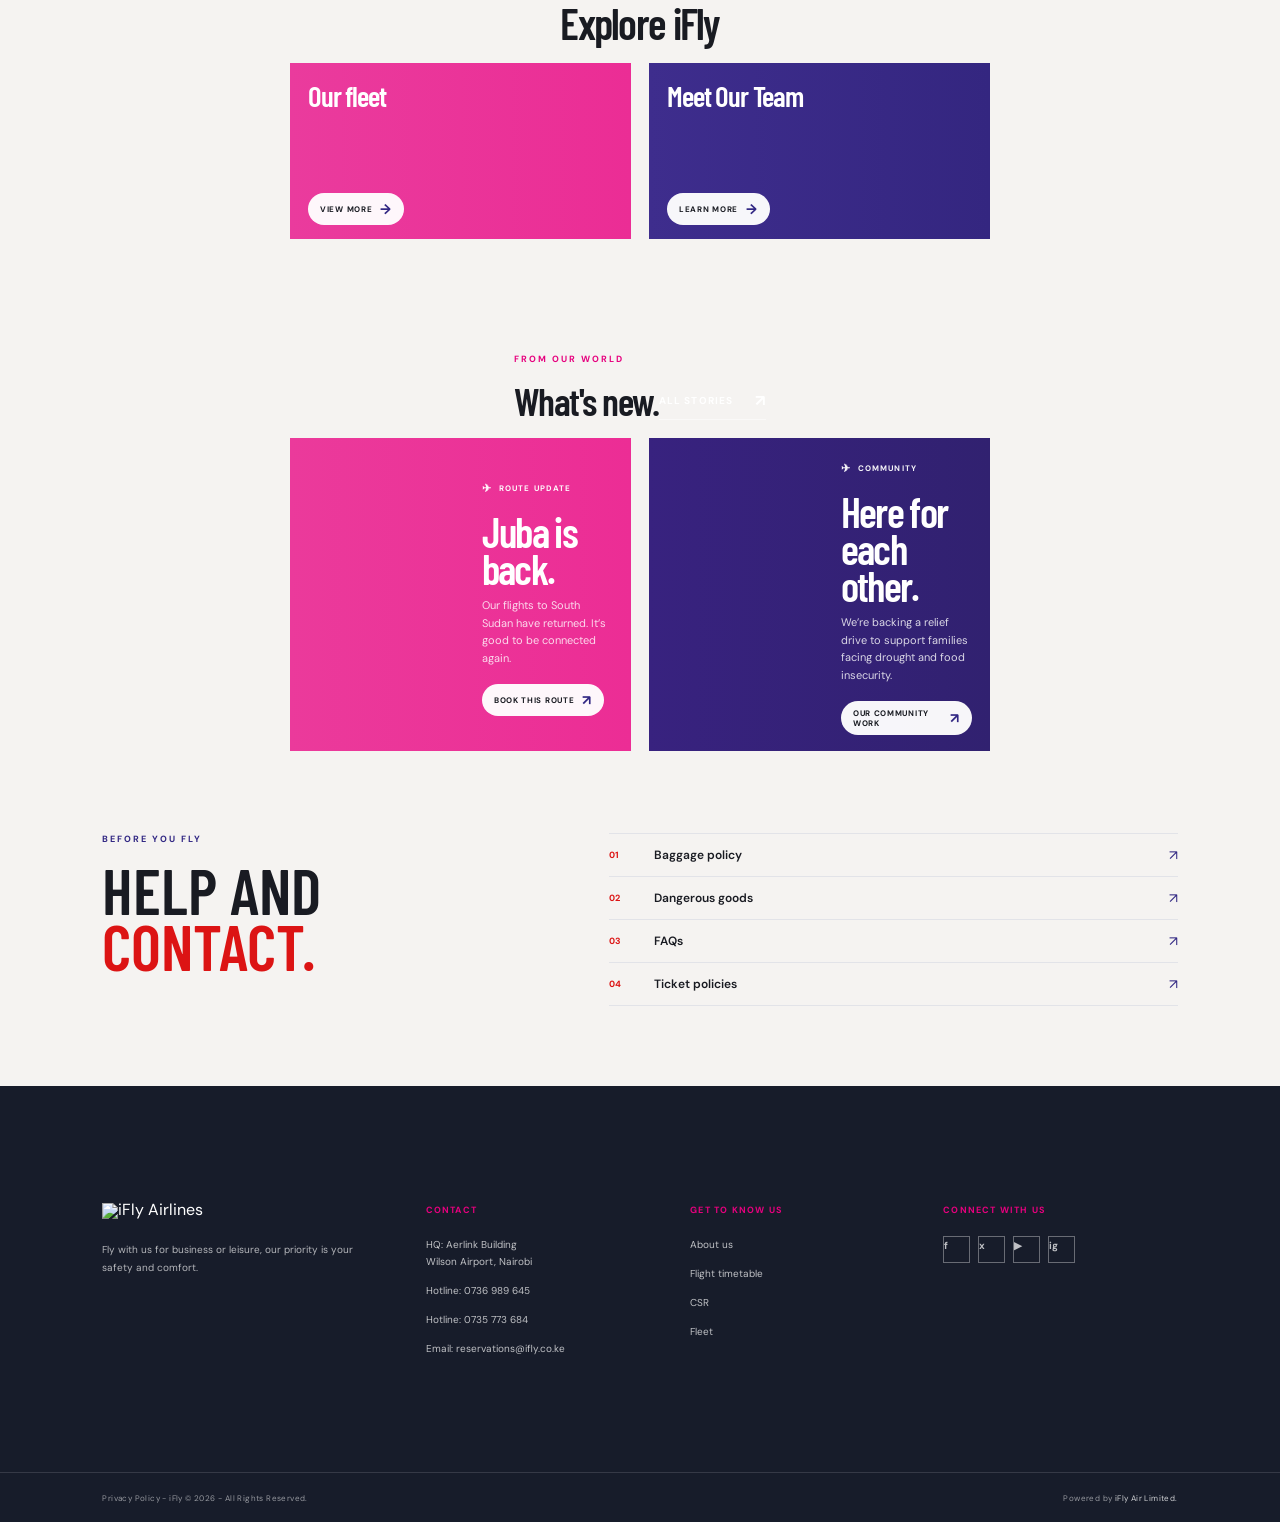
==== commit 56a7cce4: "Update published route fares Co-authored-by: Copilot <223556219+Copilot@users.noreply.github.com>" ====
--- a/index.html
+++ b/index.html
@@ -95,44 +95,24 @@
         </div>
         <div class="fare-price-grid">
           <article class="fare-price-item">
-            <span class="fare-destination">Lamu</span>
-            <strong class="fare-amount" data-route-destination="Lamu">KSH 15,000</strong>
-            <small>Lamu to Nairobi</small>
-          </article>
-          <article class="fare-price-item">
-            <span class="fare-destination">Moyale</span>
-            <strong class="fare-amount" data-route-destination="Moyale">KSH 7,000</strong>
-            <small>Moyale to Nairobi</small>
-          </article>
-          <article class="fare-price-item">
-            <span class="fare-destination">Garissa</span>
-            <strong class="fare-amount" data-route-destination="Garissa">KSH 6,500</strong>
-            <small>Garissa to Nairobi</small>
-          </article>
-          <article class="fare-price-item">
-            <span class="fare-destination">Lodwar</span>
-            <strong class="fare-amount" data-route-destination="Lodwar">KSH 9,500</strong>
-            <small>Lodwar to Nairobi</small>
-          </article>
-          <article class="fare-price-item">
             <span class="fare-destination">Wajir</span>
-            <strong class="fare-amount" data-route-destination="Wajir">KSH 10,000</strong>
-            <small>Wajir to Nairobi</small>
+            <strong class="fare-amount" data-route-destination="Wajir">KSH 8,000</strong>
+            <small>Wajir to 🇰🇪 Nairobi</small>
           </article>
           <article class="fare-price-item">
             <span class="fare-destination">Mandera</span>
             <strong class="fare-amount" data-route-destination="Mandera">KSH 15,000</strong>
-            <small>Mandera to Nairobi</small>
+            <small>Mandera to 🇰🇪 Nairobi</small>
           </article>
           <article class="fare-price-item">
             <span class="fare-destination">Juba</span>
-            <strong class="fare-amount" data-route-destination="Juba">KSH 18,000</strong>
-            <small>Juba to Nairobi</small>
+            <strong class="fare-amount" data-route-destination="Juba">KSH 21,000</strong>
+            <small>Juba to 🇸🇸 Nairobi</small>
           </article>
           <article class="fare-price-item">
             <span class="fare-destination">Mogadishu</span>
-            <strong class="fare-amount" data-route-destination="Mogadishu">KSH 25,000</strong>
-            <small>Mogadishu to Nairobi</small>
+            <strong class="fare-amount" data-route-destination="Mogadishu">KSH 28,600</strong>
+            <small>Mogadishu to 🇸🇴 Nairobi</small>
           </article>
         </div>
         <p class="fare-note">Published route fares are one-way per passenger. Round-trip estimates include both flight legs.</p>
